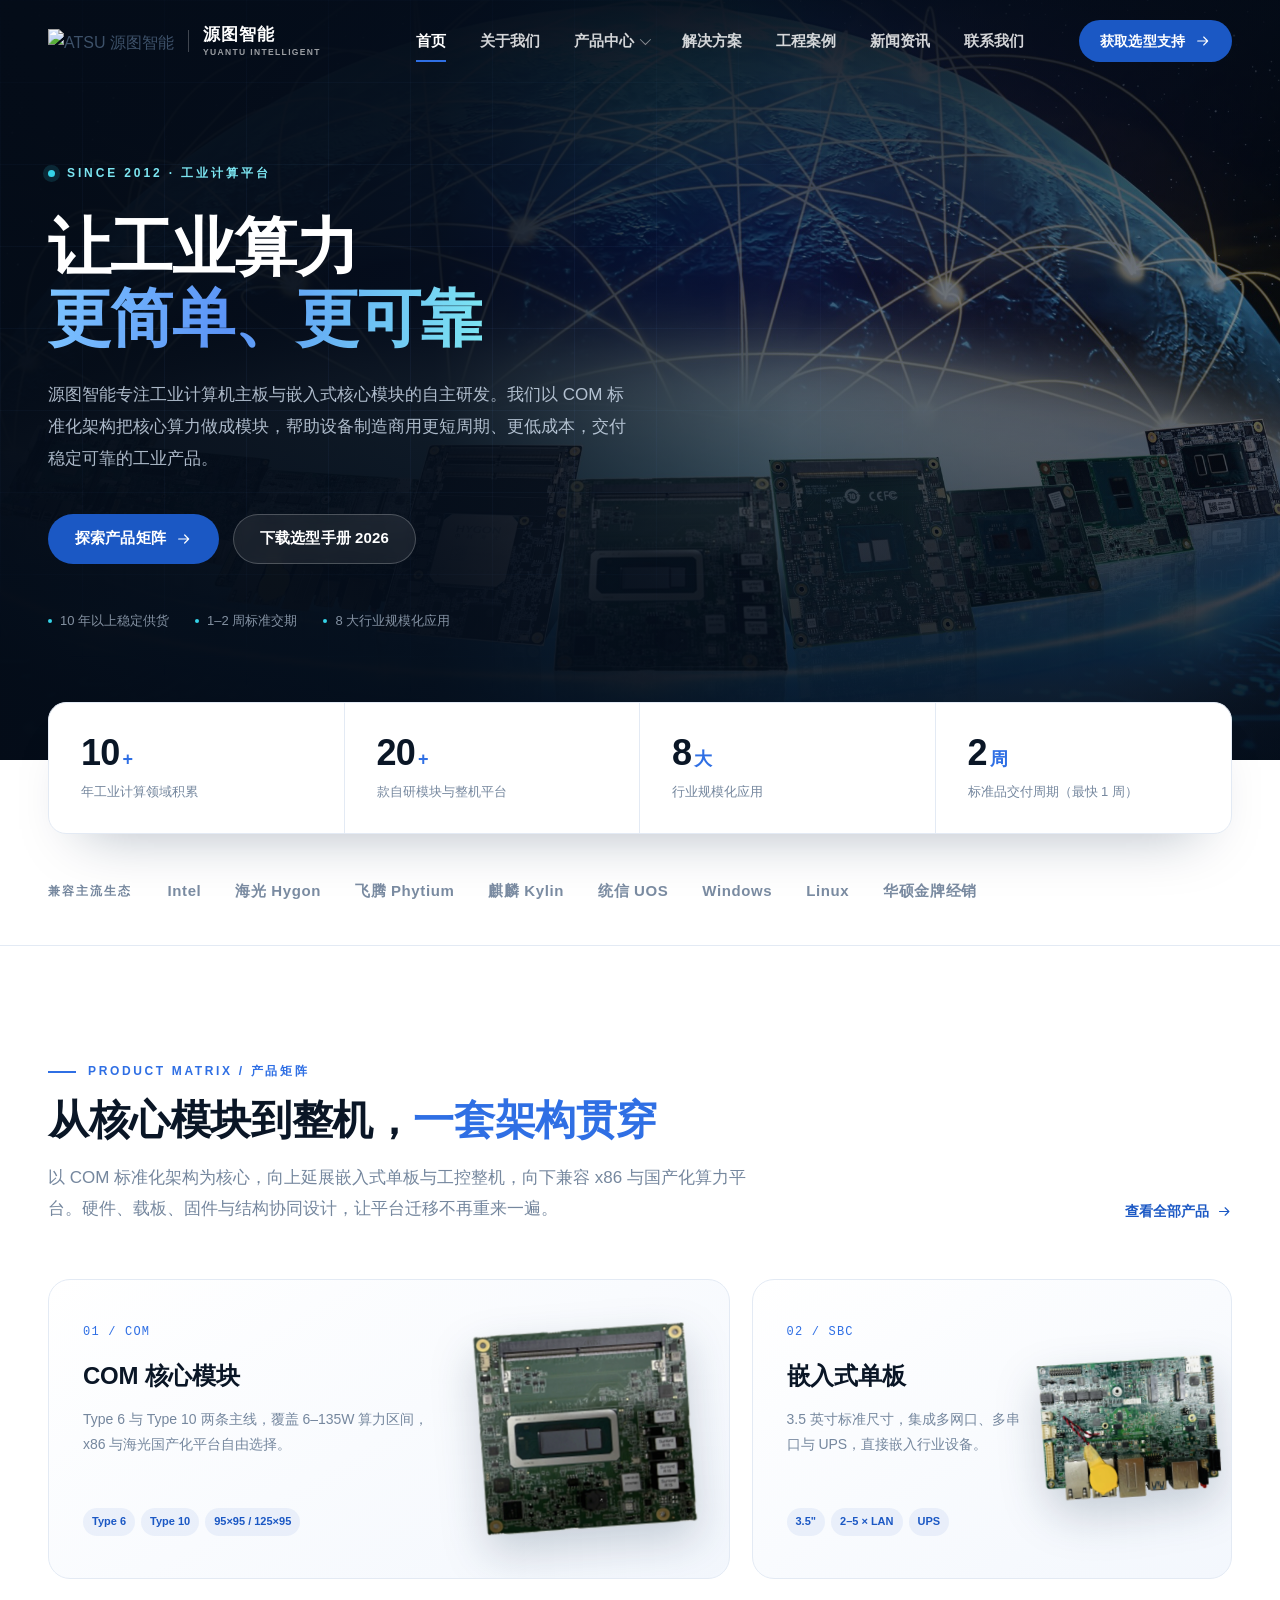
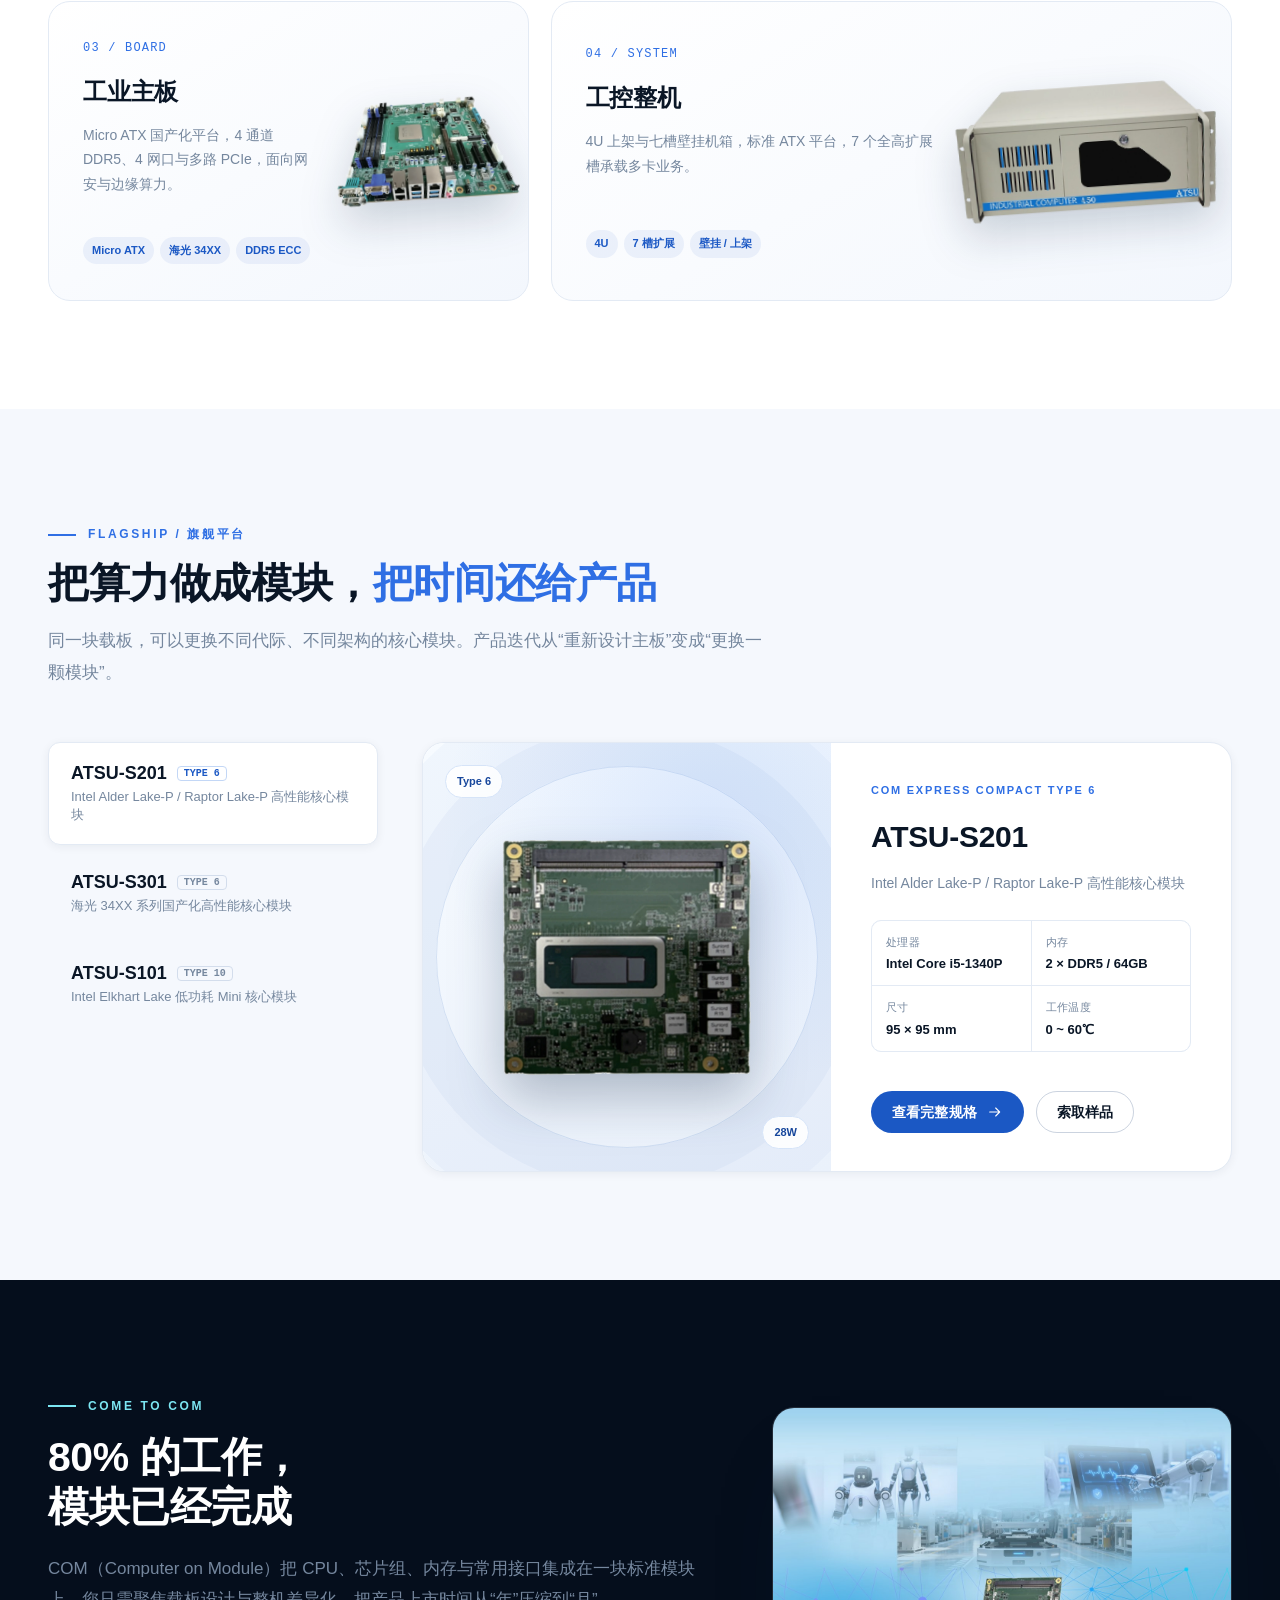
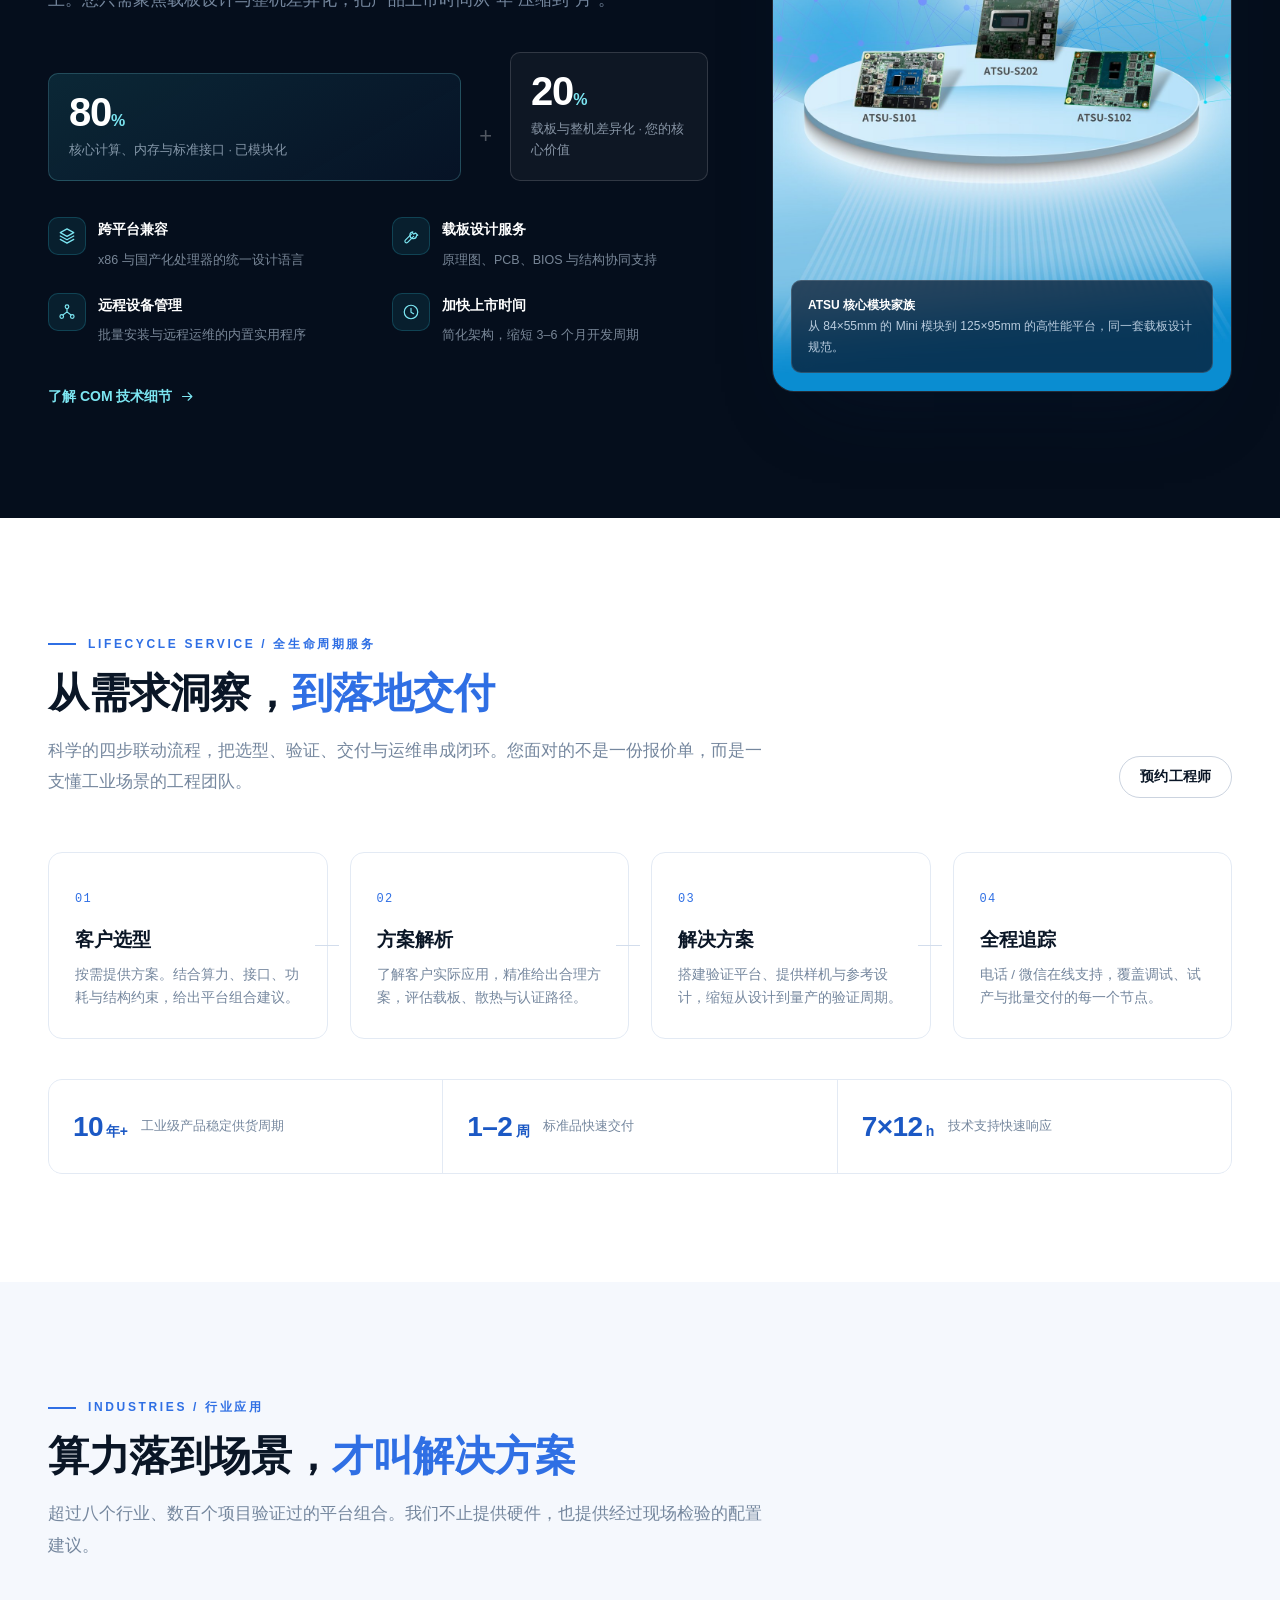
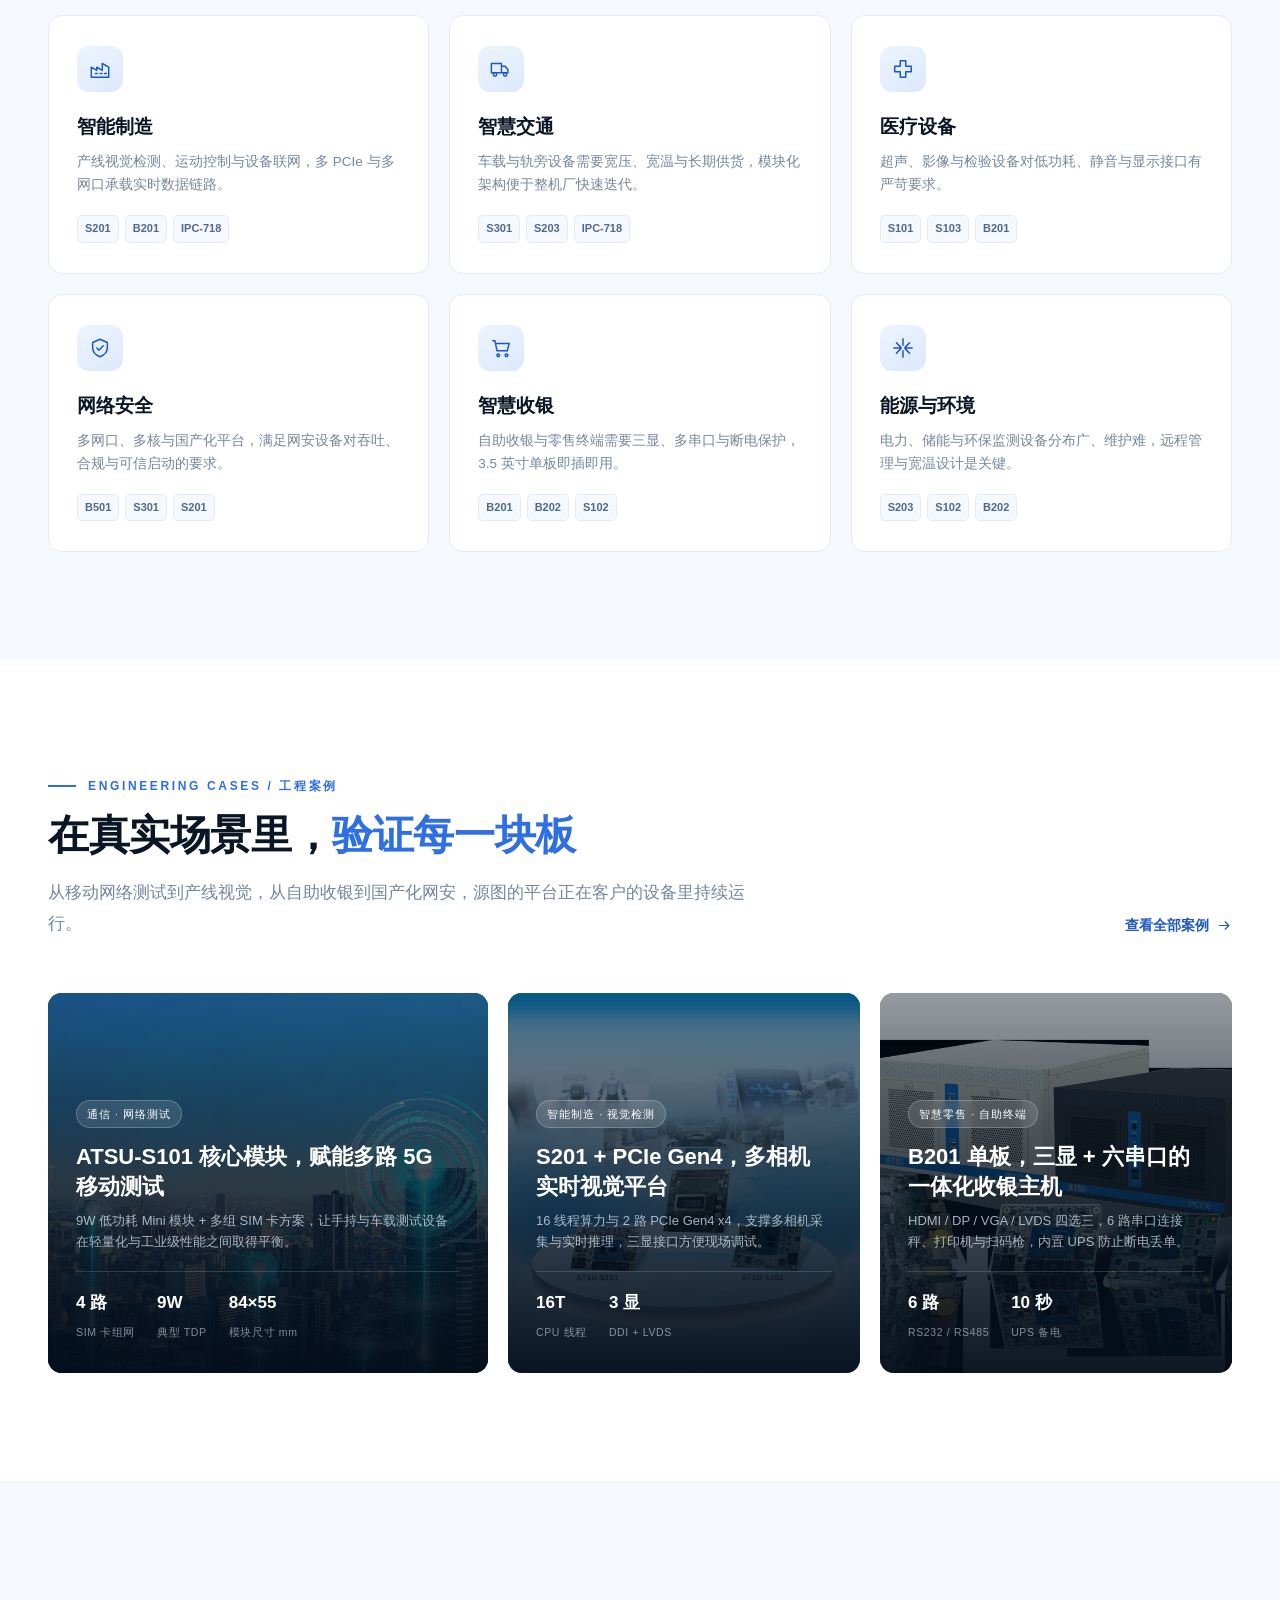
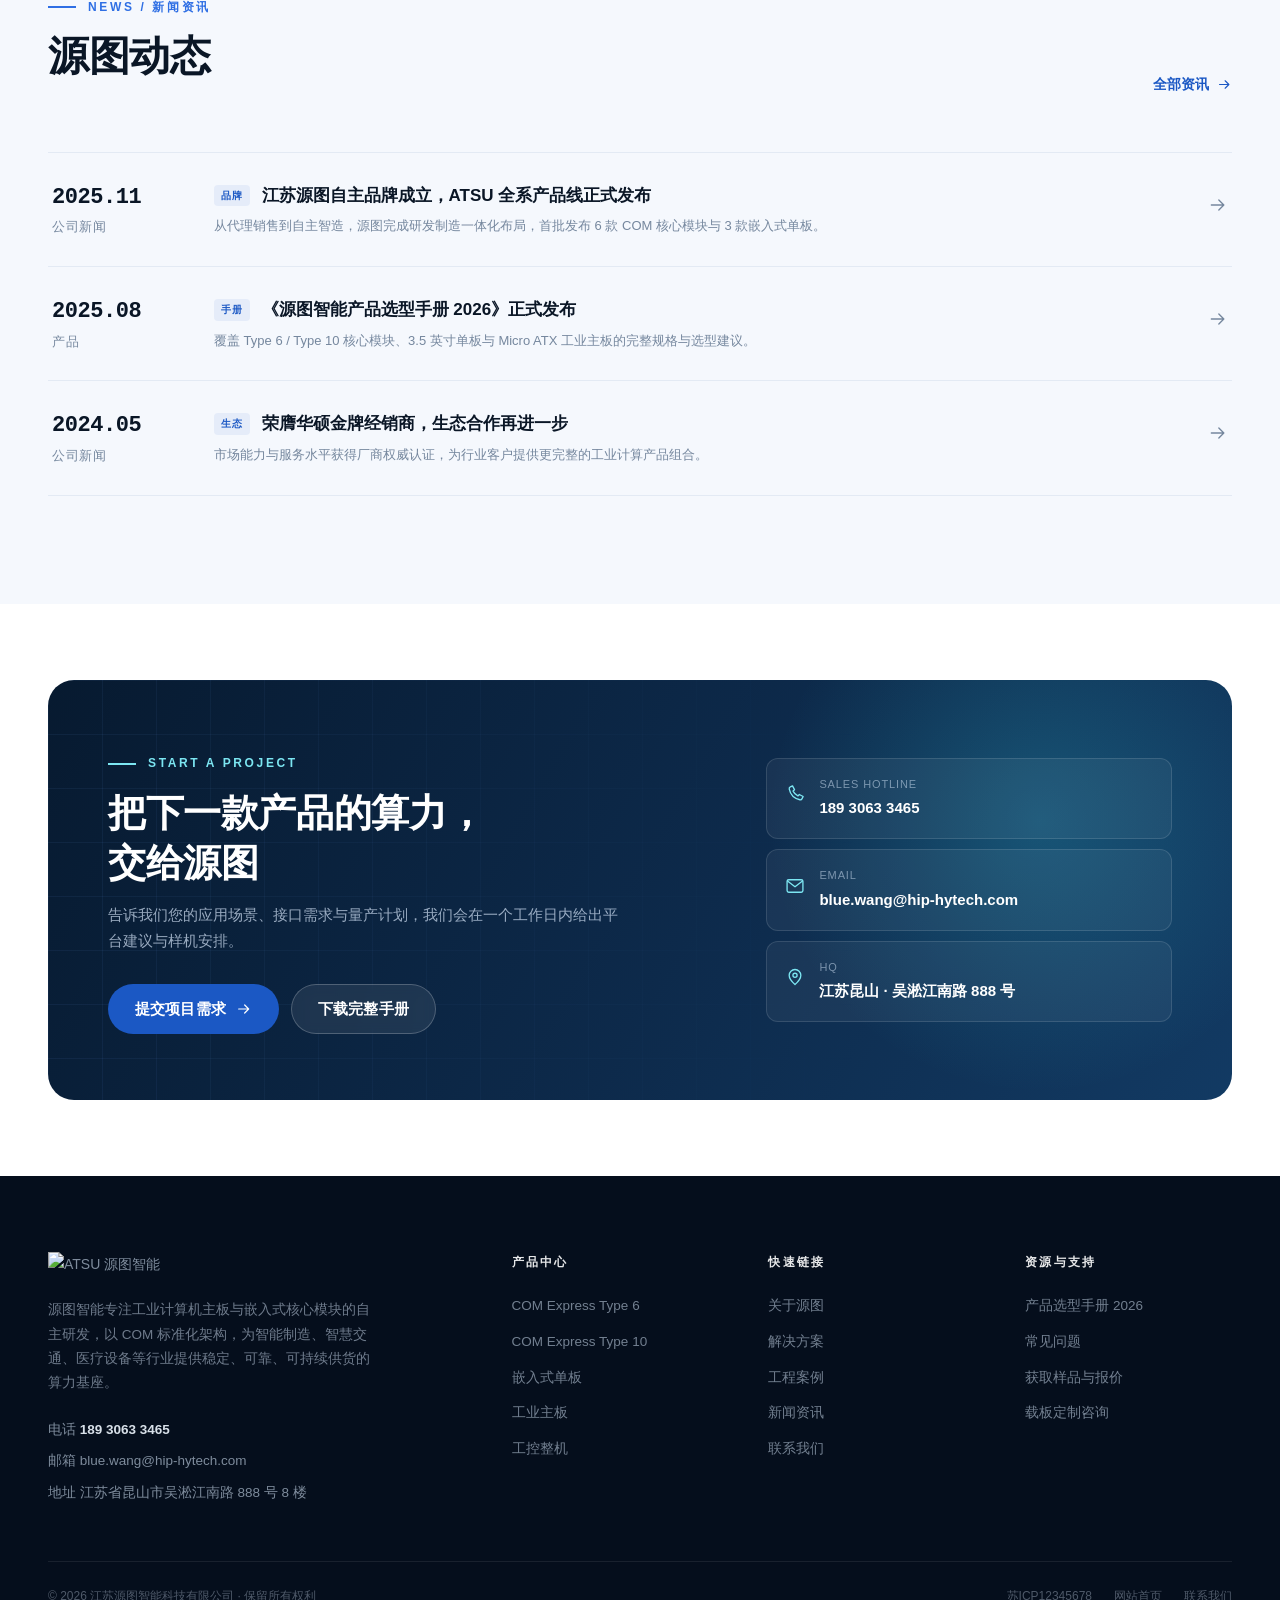
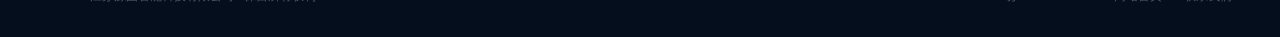
==== index.html @ 3fdcd8d5 "源图智能 ATSU 工业计算官网模板" ====
<!DOCTYPE html>
<html lang="zh-CN">
<head>
<meta charset="UTF-8">
<meta name="viewport" content="width=device-width, initial-scale=1">
<title>源图智能 ATSU — 工业计算平台 · 嵌入式主板与 COM 核心模块</title>
<meta name="description" content="源图智能（ATSU）专注工业计算机主板与嵌入式核心模块自主研发，提供 COM Express Type 6 / Type 10 核心模块、3.5 英寸单板、Micro ATX 工业主板与 4U 工控整机，服务智能制造、智慧交通、医疗设备等行业。">
<meta name="keywords" content="源图智能,ATSU,COM Express,核心模块,嵌入式主板,工业主板,工控机,国产化,海光,Type 6,Type 10">
<link rel="icon" href="assets/favicon.png" type="image/png">
<link rel="stylesheet" href="assets/css/style.css">
<!-- seo:social -->
<link rel="canonical" href="https://atsu.localhost.cc">
<meta property="og:type" content="website">
<meta property="og:site_name" content="源图智能 ATSU">
<meta property="og:title" content="源图智能 ATSU — 工业计算平台 · 嵌入式主板与 COM 核心模块">
<meta property="og:description" content="源图智能（ATSU）专注工业计算机主板与嵌入式核心模块自主研发，提供 COM Express Type 6 / Type 10 核心模块、3.5 英寸单板、Micro ATX 工业主板与 4U 工控整机，服务智能制造、智慧交通、医疗设备等行业。">
<meta property="og:url" content="https://atsu.localhost.cc">
<meta property="og:image" content="https://atsu.localhost.cc/assets/img/og-cover.jpg">
<meta name="twitter:card" content="summary_large_image">
<!-- /seo:social -->
</head>
<body data-page="home">
<div id="siteHeaderSlot"></div>

<main id="main">

  <!-- HERO -->
  <section class="hero">
    <div class="hero-bg" aria-hidden="true"></div>
    <div class="container">
      <div class="hero-copy">
        <span class="kicker"><span class="dot"></span> SINCE 2012 · 工业计算平台</span>
        <h1>让工业算力<br><span class="grad">更简单、更可靠</span></h1>
        <p>源图智能专注工业计算机主板与嵌入式核心模块的自主研发。我们以 COM 标准化架构把核心算力做成模块，帮助设备制造商用更短周期、更低成本，交付稳定可靠的工业产品。</p>
        <div class="actions">
          <a class="btn" href="products.html">探索产品矩阵<svg viewBox="0 0 24 24" fill="none" stroke="currentColor" stroke-width="1.8" stroke-linecap="round" stroke-linejoin="round" aria-hidden="true"><path d="M4 12h15M13 6l6 6-6 6"/></svg></a>
          <a class="btn on-dark" href="assets/download/yuantu-selection-2026.pdf" target="_blank" rel="noopener">下载选型手册 2026</a>
        </div>
        <div class="micro">
          <span>10 年以上稳定供货</span>
          <span>1–2 周标准交期</span>
          <span>8 大行业规模化应用</span>
        </div>
      </div>
    </div>
  </section>

  <!-- METRICS -->
  <section class="metrics">
    <div class="container">
      <div class="metrics-inner">
        <div class="metric">
          <b>10<em>+</em></b>
          <span>年工业计算领域积累</span>
        </div>
        <div class="metric">
          <b>20<em>+</em></b>
          <span>款自研模块与整机平台</span>
        </div>
        <div class="metric">
          <b>8<em>大</em></b>
          <span>行业规模化应用</span>
        </div>
        <div class="metric">
          <b>2<em>周</em></b>
          <span>标准品交付周期（最快 1 周）</span>
        </div>
      </div>
    </div>
  </section>

  <!-- ECOSYSTEM -->
  <div class="eco">
    <div class="container">
      <div class="eco-inner">
        <span class="eco-label">兼容主流生态</span>
        <div class="eco-list">
          <span>Intel</span><span>海光 Hygon</span><span>飞腾 Phytium</span><span>麒麟 Kylin</span>
          <span>统信 UOS</span><span>Windows</span><span>Linux</span><span>华硕金牌经销</span>
        </div>
      </div>
    </div>
  </div>

  <!-- PRODUCT MATRIX -->
  <section class="section">
    <div class="container">
      <div class="section-head">
        <div class="text">
          <span class="eyebrow">Product Matrix / 产品矩阵</span>
          <h2 class="display">从核心模块到整机，<span class="accent">一套架构贯穿</span></h2>
          <p class="lead">以 COM 标准化架构为核心，向上延展嵌入式单板与工控整机，向下兼容 x86 与国产化算力平台。硬件、载板、固件与结构协同设计，让平台迁移不再重来一遍。</p>
        </div>
        <div class="aside">
          <a class="link-arrow" href="products.html">查看全部产品
            <svg viewBox="0 0 24 24" fill="none" stroke="currentColor" stroke-width="1.8" stroke-linecap="round" stroke-linejoin="round" aria-hidden="true"><path d="M4 12h15M13 6l6 6-6 6"/></svg>
          </a>
        </div>
      </div>

      <div class="matrix">
        <a class="m-card reveal" href="products.html?cat=com6">
          <div class="top">
            <div class="no">01 / COM</div>
            <h3>COM 核心模块</h3>
            <p>Type 6 与 Type 10 两条主线，覆盖 6–135W 算力区间，x86 与海光国产化平台自由选择。</p>
          </div>
          <div class="foot">
            <div class="tags"><span>Type 6</span><span>Type 10</span><span>95×95 / 125×95</span></div>
          </div>
          <img src="assets/img/product-s201.webp" alt="ATSU COM Express 核心模块" loading="lazy">
        </a>

        <a class="m-card reveal" data-delay="1" href="products.html?cat=sbc">
          <div class="top">
            <div class="no">02 / SBC</div>
            <h3>嵌入式单板</h3>
            <p>3.5 英寸标准尺寸，集成多网口、多串口与 UPS，直接嵌入行业设备。</p>
          </div>
          <div class="foot">
            <div class="tags"><span>3.5"</span><span>2–5 × LAN</span><span>UPS</span></div>
          </div>
          <img src="assets/img/product-b201.webp" alt="ATSU 3.5 英寸嵌入式单板" loading="lazy">
        </a>

        <a class="m-card reveal" data-delay="2" href="products.html?cat=board">
          <div class="top">
            <div class="no">03 / BOARD</div>
            <h3>工业主板</h3>
            <p>Micro ATX 国产化平台，4 通道 DDR5、4 网口与多路 PCIe，面向网安与边缘算力。</p>
          </div>
          <div class="foot">
            <div class="tags"><span>Micro ATX</span><span>海光 34XX</span><span>DDR5 ECC</span></div>
          </div>
          <img src="assets/img/product-b501.webp" alt="ATSU Micro ATX 工业主板" loading="lazy">
        </a>

        <a class="m-card reveal" data-delay="3" href="products.html?cat=system">
          <div class="top">
            <div class="no">04 / SYSTEM</div>
            <h3>工控整机</h3>
            <p>4U 上架与七槽壁挂机箱，标准 ATX 平台，7 个全高扩展槽承载多卡业务。</p>
          </div>
          <div class="foot">
            <div class="tags"><span>4U</span><span>7 槽扩展</span><span>壁挂 / 上架</span></div>
          </div>
          <img src="assets/img/product-ipc450.webp" alt="ATSU 4U 工控机箱" loading="lazy">
        </a>
      </div>
    </div>
  </section>

  <!-- FLAGSHIP -->
  <section class="section soft">
    <div class="container">
      <div class="section-head">
        <div class="text">
          <span class="eyebrow">Flagship / 旗舰平台</span>
          <h2 class="display">把算力做成模块，<span class="accent">把时间还给产品</span></h2>
          <p class="lead">同一块载板，可以更换不同代际、不同架构的核心模块。产品迭代从“重新设计主板”变成“更换一颗模块”。</p>
        </div>
      </div>
      <div class="flagship" id="flagship"></div>
    </div>
  </section>

  <!-- COM -->
  <section class="section dark">
    <div class="container">
      <div class="com-wrap">
        <div class="com-copy">
          <span class="eyebrow on-dark">Come to COM</span>
          <h2 class="display">80% 的工作，<br>模块已经完成</h2>
          <p class="lead">COM（Computer on Module）把 CPU、芯片组、内存与常用接口集成在一块标准模块上。您只需聚焦载板设计与整机差异化，把产品上市时间从“年”压缩到“月”。</p>

          <div class="split">
            <div class="bar">
              <b>80<small>%</small></b>
              <span>核心计算、内存与标准接口 · 已模块化</span>
            </div>
            <div class="plus">+</div>
            <div class="bar thin">
              <b>20<small>%</small></b>
              <span>载板与整机差异化 · 您的核心价值</span>
            </div>
          </div>

          <div class="com-feats">
            <div class="com-feat">
              <span class="ic" data-icon="layers"></span>
              <div><b>跨平台兼容</b><span>x86 与国产化处理器的统一设计语言</span></div>
            </div>
            <div class="com-feat">
              <span class="ic" data-icon="wrench"></span>
              <div><b>载板设计服务</b><span>原理图、PCB、BIOS 与结构协同支持</span></div>
            </div>
            <div class="com-feat">
              <span class="ic" data-icon="network"></span>
              <div><b>远程设备管理</b><span>批量安装与远程运维的内置实用程序</span></div>
            </div>
            <div class="com-feat">
              <span class="ic" data-icon="clock"></span>
              <div><b>加快上市时间</b><span>简化架构，缩短 3–6 个月开发周期</span></div>
            </div>
          </div>

          <div style="margin-top:34px">
            <a class="link-arrow on-dark" href="solutions.html#com">了解 COM 技术细节
              <svg viewBox="0 0 24 24" fill="none" stroke="currentColor" stroke-width="1.8" stroke-linecap="round" stroke-linejoin="round" aria-hidden="true"><path d="M4 12h15M13 6l6 6-6 6"/></svg>
            </a>
          </div>
        </div>

        <figure class="com-figure reveal">
          <img src="assets/img/com-podium.jpg" alt="ATSU-S101、S202、S102 核心模块" loading="lazy">
          <figcaption class="cap"><b>ATSU 核心模块家族</b><br>从 84×55mm 的 Mini 模块到 125×95mm 的高性能平台，同一套载板设计规范。</figcaption>
        </figure>
      </div>
    </div>
  </section>

  <!-- SERVICE -->
  <section class="section">
    <div class="container">
      <div class="section-head">
        <div class="text">
          <span class="eyebrow">Lifecycle Service / 全生命周期服务</span>
          <h2 class="display">从需求洞察，<span class="accent">到落地交付</span></h2>
          <p class="lead">科学的四步联动流程，把选型、验证、交付与运维串成闭环。您面对的不是一份报价单，而是一支懂工业场景的工程团队。</p>
        </div>
        <div class="aside"><a class="btn ghost small" href="contact.html">预约工程师</a></div>
      </div>

      <div class="steps">
        <article class="step reveal">
          <h3>客户选型</h3>
          <p>按需提供方案。结合算力、接口、功耗与结构约束，给出平台组合建议。</p>
          <span class="line"></span>
        </article>
        <article class="step reveal" data-delay="1">
          <h3>方案解析</h3>
          <p>了解客户实际应用，精准给出合理方案，评估载板、散热与认证路径。</p>
          <span class="line"></span>
        </article>
        <article class="step reveal" data-delay="2">
          <h3>解决方案</h3>
          <p>搭建验证平台、提供样机与参考设计，缩短从设计到量产的验证周期。</p>
          <span class="line"></span>
        </article>
        <article class="step reveal" data-delay="3">
          <h3>全程追踪</h3>
          <p>电话 / 微信在线支持，覆盖调试、试产与批量交付的每一个节点。</p>
        </article>
      </div>

      <div class="service-band">
        <div><span class="big">10<small style="font-size:14px"> 年+</small></span><span>工业级产品稳定供货周期</span></div>
        <div><span class="big">1–2<small style="font-size:14px"> 周</small></span><span>标准品快速交付</span></div>
        <div><span class="big">7×12<small style="font-size:14px"> h</small></span><span>技术支持快速响应</span></div>
      </div>
    </div>
  </section>

  <!-- INDUSTRIES -->
  <section class="section soft">
    <div class="container">
      <div class="section-head">
        <div class="text">
          <span class="eyebrow">Industries / 行业应用</span>
          <h2 class="display">算力落到场景，<span class="accent">才叫解决方案</span></h2>
          <p class="lead">超过八个行业、数百个项目验证过的平台组合。我们不止提供硬件，也提供经过现场检验的配置建议。</p>
        </div>
      </div>

      <div class="industries">
        <article class="ind reveal">
          <div class="ic" data-icon="factory"></div>
          <h3>智能制造</h3>
          <p>产线视觉检测、运动控制与设备联网，多 PCIe 与多网口承载实时数据链路。</p>
          <div class="plats"><span>S201</span><span>B201</span><span>IPC-718</span></div>
        </article>
        <article class="ind reveal" data-delay="1">
          <div class="ic" data-icon="truck"></div>
          <h3>智慧交通</h3>
          <p>车载与轨旁设备需要宽压、宽温与长期供货，模块化架构便于整机厂快速迭代。</p>
          <div class="plats"><span>S301</span><span>S203</span><span>IPC-718</span></div>
        </article>
        <article class="ind reveal" data-delay="2">
          <div class="ic" data-icon="medical"></div>
          <h3>医疗设备</h3>
          <p>超声、影像与检验设备对低功耗、静音与显示接口有严苛要求。</p>
          <div class="plats"><span>S101</span><span>S103</span><span>B201</span></div>
        </article>
        <article class="ind reveal">
          <div class="ic" data-icon="shield"></div>
          <h3>网络安全</h3>
          <p>多网口、多核与国产化平台，满足网安设备对吞吐、合规与可信启动的要求。</p>
          <div class="plats"><span>B501</span><span>S301</span><span>S201</span></div>
        </article>
        <article class="ind reveal" data-delay="1">
          <div class="ic" data-icon="cart"></div>
          <h3>智慧收银</h3>
          <p>自助收银与零售终端需要三显、多串口与断电保护，3.5 英寸单板即插即用。</p>
          <div class="plats"><span>B201</span><span>B202</span><span>S102</span></div>
        </article>
        <article class="ind reveal" data-delay="2">
          <div class="ic" data-icon="energy"></div>
          <h3>能源与环境</h3>
          <p>电力、储能与环保监测设备分布广、维护难，远程管理与宽温设计是关键。</p>
          <div class="plats"><span>S203</span><span>S102</span><span>B202</span></div>
        </article>
      </div>
    </div>
  </section>

  <!-- CASES -->
  <section class="section">
    <div class="container">
      <div class="section-head">
        <div class="text">
          <span class="eyebrow">Engineering Cases / 工程案例</span>
          <h2 class="display">在真实场景里，<span class="accent">验证每一块板</span></h2>
          <p class="lead">从移动网络测试到产线视觉，从自助收银到国产化网安，源图的平台正在客户的设备里持续运行。</p>
        </div>
        <div class="aside"><a class="link-arrow" href="cases.html">查看全部案例
          <svg viewBox="0 0 24 24" fill="none" stroke="currentColor" stroke-width="1.8" stroke-linecap="round" stroke-linejoin="round" aria-hidden="true"><path d="M4 12h15M13 6l6 6-6 6"/></svg>
        </a></div>
      </div>

      <div class="cases">
        <article class="case reveal">
          <img src="assets/img/case-network.jpg" alt="移动网络测试场景" loading="lazy">
          <div class="body">
            <span class="tag">通信 · 网络测试</span>
            <h3>ATSU-S101 核心模块，赋能多路 5G 移动测试</h3>
            <p>9W 低功耗 Mini 模块 + 多组 SIM 卡方案，让手持与车载测试设备在轻量化与工业级性能之间取得平衡。</p>
            <div class="metrics-row">
              <div><b>4 路</b><span>SIM 卡组网</span></div>
              <div><b>9W</b><span>典型 TDP</span></div>
              <div><b>84×55</b><span>模块尺寸 mm</span></div>
            </div>
          </div>
        </article>

        <article class="case reveal" data-delay="1">
          <img src="assets/img/case-manufacturing.jpg" alt="智能制造产线" loading="lazy">
          <div class="body">
            <span class="tag">智能制造 · 视觉检测</span>
            <h3>S201 + PCIe Gen4，多相机实时视觉平台</h3>
            <p>16 线程算力与 2 路 PCIe Gen4 x4，支撑多相机采集与实时推理，三显接口方便现场调试。</p>
            <div class="metrics-row">
              <div><b>16T</b><span>CPU 线程</span></div>
              <div><b>3 显</b><span>DDI + LVDS</span></div>
            </div>
          </div>
        </article>

        <article class="case reveal" data-delay="2">
          <img src="assets/img/case-lineup.jpg" alt="ATSU 工控整机产品" loading="lazy">
          <div class="body">
            <span class="tag">智慧零售 · 自助终端</span>
            <h3>B201 单板，三显 + 六串口的一体化收银主机</h3>
            <p>HDMI / DP / VGA / LVDS 四选三，6 路串口连接秤、打印机与扫码枪，内置 UPS 防止断电丢单。</p>
            <div class="metrics-row">
              <div><b>6 路</b><span>RS232 / RS485</span></div>
              <div><b>10 秒</b><span>UPS 备电</span></div>
            </div>
          </div>
        </article>
      </div>
    </div>
  </section>

  <!-- NEWS -->
  <section class="section soft">
    <div class="container">
      <div class="section-head">
        <div class="text">
          <span class="eyebrow">News / 新闻资讯</span>
          <h2 class="display">源图动态</h2>
        </div>
        <div class="aside"><a class="link-arrow" href="news.html">全部资讯
          <svg viewBox="0 0 24 24" fill="none" stroke="currentColor" stroke-width="1.8" stroke-linecap="round" stroke-linejoin="round" aria-hidden="true"><path d="M4 12h15M13 6l6 6-6 6"/></svg>
        </a></div>
      </div>

      <div class="news-list">
        <a class="news-row reveal" href="news.html">
          <div class="date"><b>2025.11</b>公司新闻</div>
          <div><h3><span class="pill">品牌</span>江苏源图自主品牌成立，ATSU 全系产品线正式发布</h3>
            <p>从代理销售到自主智造，源图完成研发制造一体化布局，首批发布 6 款 COM 核心模块与 3 款嵌入式单板。</p></div>
          <div class="arrow" data-icon="arrow"></div>
        </a>
        <a class="news-row reveal" data-delay="1" href="news.html">
          <div class="date"><b>2025.08</b>产品</div>
          <div><h3><span class="pill">手册</span>《源图智能产品选型手册 2026》正式发布</h3>
            <p>覆盖 Type 6 / Type 10 核心模块、3.5 英寸单板与 Micro ATX 工业主板的完整规格与选型建议。</p></div>
          <div class="arrow" data-icon="arrow"></div>
        </a>
        <a class="news-row reveal" data-delay="2" href="news.html">
          <div class="date"><b>2024.05</b>公司新闻</div>
          <div><h3><span class="pill">生态</span>荣膺华硕金牌经销商，生态合作再进一步</h3>
            <p>市场能力与服务水平获得厂商权威认证，为行业客户提供更完整的工业计算产品组合。</p></div>
          <div class="arrow" data-icon="arrow"></div>
        </a>
      </div>
    </div>
  </section>

  <!-- CTA -->
  <section class="section tight">
    <div class="container">
      <div class="cta reveal">
        <div class="cta-grid">
          <div>
            <span class="eyebrow on-dark">Start a project</span>
            <h2>把下一款产品的算力，<br>交给源图</h2>
            <p>告诉我们您的应用场景、接口需求与量产计划，我们会在一个工作日内给出平台建议与样机安排。</p>
            <div class="actions">
              <a class="btn" href="contact.html">提交项目需求
                <svg viewBox="0 0 24 24" fill="none" stroke="currentColor" stroke-width="1.8" stroke-linecap="round" stroke-linejoin="round" aria-hidden="true"><path d="M4 12h15M13 6l6 6-6 6"/></svg>
              </a>
              <a class="btn on-dark" href="assets/download/yuantu-selection-2026.pdf" target="_blank" rel="noopener">下载完整手册</a>
            </div>
          </div>
          <div class="cta-side">
            <a href="tel:18930633465">
              <span class="ic" data-icon="phone"></span>
              <span><small>SALES HOTLINE</small><b>189 3063 3465</b></span>
            </a>
            <a href="mailto:blue.wang@hip-hytech.com">
              <span class="ic" data-icon="mail"></span>
              <span><small>EMAIL</small><b>blue.wang@hip-hytech.com</b></span>
            </a>
            <a href="contact.html">
              <span class="ic" data-icon="pin"></span>
              <span><small>HQ</small><b>江苏昆山 · 吴淞江南路 888 号</b></span>
            </a>
          </div>
        </div>
      </div>
    </div>
  </section>

</main>

<div id="siteFooterSlot"></div>
<script src="assets/js/products.js"></script>
<script src="assets/js/app.js"></script>
</body>
</html>
---- assets/css/style.css ----
﻿/* ==========================================================================
   源图智能 ATSU — 工业计算平台
   Design system + layout
   ========================================================================== */

:root {
  --navy-900: #050e1c;
  --navy-800: #081729;
  --navy-700: #0d2138;
  --navy-600: #14304f;
  --blue-700: #17479c;
  --blue-600: #1b58c4;
  --blue-500: #2f6fe4;
  --blue-400: #5b93f6;
  --cyan-400: #35d3e8;
  --cyan-300: #7ce6f2;
  --ink: #0a1626;
  --text: #3d5169;
  --muted: #75879e;
  --line: #e3eaf4;
  --line-strong: #d3ddec;
  --bg: #f5f8fd;
  --bg-soft: #eef3fa;
  --white: #fff;
  --radius-sm: 8px;
  --radius: 14px;
  --radius-lg: 22px;
  --shadow-sm: 0 2px 10px rgba(11, 30, 56, 0.06);
  --shadow: 0 18px 50px -22px rgba(10, 32, 64, 0.28);
  --shadow-lg: 0 40px 80px -40px rgba(6, 24, 48, 0.45);
  --container: 1240px;
  --ease: cubic-bezier(0.22, 1, 0.36, 1);
  --font: "Segoe UI", "Microsoft YaHei", "PingFang SC", "Hiragino Sans GB",
    "Noto Sans SC", "Source Han Sans SC", Arial, sans-serif;
  --mono: "SFMono-Regular", "Cascadia Code", Consolas, "Liberation Mono", monospace;
}

* { box-sizing: border-box; }

html { scroll-behavior: smooth; -webkit-text-size-adjust: 100%; }

body {
  margin: 0;
  font-family: var(--font);
  font-size: 16px;
  line-height: 1.75;
  color: var(--text);
  background: var(--white);
  -webkit-font-smoothing: antialiased;
  text-rendering: optimizeLegibility;
  overflow-x: hidden;
}

body.nav-open { overflow: hidden; }

h1, h2, h3, h4, h5, p, figure, ul, ol { margin: 0; }
ul, ol { padding: 0; list-style: none; }
img { max-width: 100%; display: block; }
a { color: inherit; text-decoration: none; }
button { font-family: inherit; }

::selection { background: rgba(47, 111, 228, 0.18); }

:focus-visible {
  outline: 2px solid var(--blue-500);
  outline-offset: 3px;
}

.container {
  width: 100%;
  max-width: var(--container);
  margin: 0 auto;
  padding: 0 28px;
}

.skip-link {
  position: fixed;
  left: 16px;
  top: -80px;
  z-index: 200;
  padding: 10px 16px;
  background: var(--navy-900);
  color: #fff;
  border-radius: 6px;
  transition: top 0.2s;
}
.skip-link:focus { top: 16px; }

/* ---------- typography helpers ---------- */
.eyebrow {
  display: inline-flex;
  align-items: center;
  gap: 12px;
  font-size: 12px;
  font-weight: 700;
  letter-spacing: 0.22em;
  text-transform: uppercase;
  color: var(--blue-500);
}
.eyebrow::before {
  content: "";
  width: 28px;
  height: 2px;
  background: currentColor;
  display: inline-block;
}
.eyebrow.center::after {
  content: "";
  width: 28px;
  height: 2px;
  background: currentColor;
}
.eyebrow.on-dark { color: var(--cyan-300); }

.display {
  font-size: clamp(30px, 3.2vw, 44px);
  line-height: 1.22;
  font-weight: 700;
  letter-spacing: -0.01em;
  color: var(--ink);
}
.display .accent { color: var(--blue-500); }
.lead {
  font-size: 17px;
  line-height: 1.85;
  color: var(--muted);
  max-width: 720px;
}
.on-dark .display { color: #fff; }
.on-dark .lead { color: rgba(226, 238, 252, 0.68); }

.section { padding: 108px 0; position: relative; }
.section.tight { padding: 76px 0; }
.section.soft { background: var(--bg); }
.section.dark {
  background: var(--navy-900);
  color: rgba(226, 238, 252, 0.72);
}
.section.dark .display { color: #fff; }
.section-head {
  display: flex;
  align-items: flex-end;
  justify-content: space-between;
  gap: 48px;
  margin-bottom: 54px;
}
.section-head .text { max-width: 760px; }
.section-head .display { margin: 14px 0 16px; }
.section-head .aside { flex: none; }

.section-head.center {
  flex-direction: column;
  align-items: center;
  text-align: center;
  gap: 18px;
}
.section-head.center .lead { margin: 0 auto; }

/* ---------- buttons ---------- */
.btn {
  --btn-bg: var(--blue-600);
  --btn-fg: #fff;
  display: inline-flex;
  align-items: center;
  justify-content: center;
  gap: 10px;
  height: 50px;
  padding: 0 26px;
  border: 1px solid transparent;
  border-radius: 999px;
  background: var(--btn-bg);
  color: var(--btn-fg);
  font-size: 15px;
  font-weight: 600;
  letter-spacing: 0.01em;
  cursor: pointer;
  transition: transform 0.25s var(--ease), box-shadow 0.25s var(--ease),
    background 0.25s var(--ease), border-color 0.25s;
  white-space: nowrap;
}
.btn:hover { transform: translateY(-2px); box-shadow: 0 14px 28px -14px rgba(27, 88, 196, 0.7); }
.btn:active { transform: translateY(0); }
.btn svg { width: 16px; height: 16px; }
.btn.ghost {
  background: transparent;
  border-color: rgba(19, 58, 110, 0.22);
  color: var(--ink);
}
.btn.ghost:hover { border-color: var(--blue-500); color: var(--blue-600); box-shadow: none; }
.btn.on-dark {
  background: rgba(255, 255, 255, 0.08);
  border-color: rgba(255, 255, 255, 0.22);
  color: #fff;
  backdrop-filter: blur(6px);
}
.btn.on-dark:hover { background: rgba(255, 255, 255, 0.16); box-shadow: none; }
.btn.small { height: 42px; padding: 0 20px; font-size: 14px; }
.btn.block { width: 100%; }

.link-arrow {
  display: inline-flex;
  align-items: center;
  gap: 8px;
  font-size: 14px;
  font-weight: 700;
  color: var(--blue-600);
}
.link-arrow svg { width: 15px; height: 15px; transition: transform 0.25s var(--ease); }
.link-arrow:hover svg { transform: translateX(4px); }
.link-arrow.on-dark { color: var(--cyan-300); }

/* ---------- header ---------- */
.site-header {
  position: fixed;
  inset: 0 0 auto 0;
  z-index: 100;
  height: 82px;
  display: flex;
  align-items: center;
  transition: background 0.35s var(--ease), box-shadow 0.35s, height 0.35s;
}
.site-header .container {
  display: flex;
  align-items: center;
  gap: 40px;
}
.site-header.solid,
.site-header.scrolled {
  background: rgba(255, 255, 255, 0.92);
  backdrop-filter: saturate(140%) blur(14px);
  box-shadow: 0 1px 0 rgba(12, 34, 64, 0.08);
  height: 72px;
}
.brand {
  display: flex;
  align-items: center;
  gap: 14px;
  flex: none;
}
.brand img { height: 24px; width: auto; }
.brand .logo-dark { display: none; }
.site-header.solid .brand .logo-light { display: none; }
.site-header.solid .brand .logo-dark { display: block; }
.brand .divider { width: 1px; height: 22px; background: rgba(19, 45, 80, 0.18); }
.brand .name {
  font-size: 17px;
  font-weight: 700;
  letter-spacing: 0.06em;
  color: var(--ink);
  line-height: 1.2;
}
.brand .name small {
  display: block;
  font-size: 8.5px;
  letter-spacing: 0.16em;
  color: var(--muted);
  font-weight: 600;
  text-transform: uppercase;
  margin-top: 2px;
}
.on-transparent .brand .name,
.on-transparent .brand .name small { color: #fff; }
.on-transparent .brand .name small { color: rgba(255, 255, 255, 0.6); }
.on-transparent .brand .divider { background: rgba(255, 255, 255, 0.24); }

.nav { display: flex; align-items: center; gap: 4px; margin-left: auto; }
.nav > li { position: relative; }
.nav > li > a {
  display: flex;
  align-items: center;
  gap: 6px;
  padding: 12px 15px;
  font-size: 15px;
  font-weight: 600;
  color: #20334d;
  border-radius: 8px;
  transition: color 0.2s;
}
.on-transparent .nav > li > a { color: rgba(255, 255, 255, 0.82); }
.nav > li > a:hover,
.nav > li.active > a { color: var(--blue-600); }
.on-transparent .nav > li > a:hover,
.on-transparent .nav > li.active > a { color: #fff; }
.nav > li > a .caret {
  width: 8px; height: 8px;
  border-right: 1.5px solid currentColor;
  border-bottom: 1.5px solid currentColor;
  transform: rotate(45deg) translateY(-2px);
  opacity: 0.6;
}
.nav > li > a::after {
  content: "";
  position: absolute;
  left: 15px; right: 15px; bottom: 4px;
  height: 2px;
  background: var(--blue-500);
  transform: scaleX(0);
  transform-origin: left;
  transition: transform 0.28s var(--ease);
}
.nav > li.active > a::after,
.nav > li > a:hover::after { transform: scaleX(1); }

.mega {
  position: absolute;
  top: calc(100% + 10px);
  left: 50%;
  transform: translate(-50%, 8px);
  width: 540px;
  padding: 18px;
  background: #fff;
  border: 1px solid var(--line);
  border-radius: 16px;
  box-shadow: var(--shadow);
  opacity: 0;
  visibility: hidden;
  pointer-events: none;
  transition: opacity 0.22s, transform 0.28s var(--ease), visibility 0.22s;
  display: grid;
  grid-template-columns: 1fr 1fr;
  gap: 6px;
}
.nav > li:hover .mega,
.nav > li:focus-within .mega {
  opacity: 1; visibility: visible; pointer-events: auto;
  transform: translate(-50%, 0);
}
.mega a {
  display: flex;
  gap: 12px;
  padding: 12px;
  border-radius: 10px;
  transition: background 0.2s;
}
.mega a:hover { background: var(--bg); }
.mega .ic {
  flex: none;
  width: 38px; height: 38px;
  display: grid; place-items: center;
  border-radius: 9px;
  background: linear-gradient(145deg, #eef4ff, #dbe8fb);
  color: var(--blue-600);
}
.mega .ic svg { width: 19px; height: 19px; }
.mega > a > span:last-child { display: block; }
.mega b { display: block; font-size: 14px; color: var(--ink); }
.mega span span { display: block; font-size: 12px; color: var(--muted); line-height: 1.5; }

.header-cta { flex: none; }
.header-cta .btn { height: 42px; padding: 0 20px; font-size: 14px; }

.menu-toggle {
  display: none;
  width: 44px; height: 44px;
  border: 1px solid rgba(19, 45, 80, 0.16);
  border-radius: 10px;
  background: transparent;
  cursor: pointer;
  position: relative;
}
.on-transparent .menu-toggle { border-color: rgba(255, 255, 255, 0.3); }
.menu-toggle i {
  position: absolute;
  left: 12px; right: 12px;
  height: 1.6px;
  background: var(--ink);
  transition: 0.28s var(--ease);
}
.on-transparent .menu-toggle i { background: #fff; }
.menu-toggle i:nth-child(1) { top: 16px; }
.menu-toggle i:nth-child(2) { top: 22px; }
.menu-toggle i:nth-child(3) { top: 28px; }
body.nav-open .menu-toggle i { background: var(--ink); }
body.nav-open .menu-toggle i:nth-child(1) { top: 22px; transform: rotate(45deg); }
body.nav-open .menu-toggle i:nth-child(2) { opacity: 0; }
body.nav-open .menu-toggle i:nth-child(3) { top: 22px; transform: rotate(-45deg); }

/* mobile drawer */
.drawer {
  position: fixed;
  inset: 0;
  z-index: 95;
  background: #fff;
  padding: 104px 28px 40px;
  overflow-y: auto;
  transform: translateY(-8px);
  opacity: 0;
  visibility: hidden;
  transition: opacity 0.25s, transform 0.3s var(--ease), visibility 0.25s;
}
body.nav-open .drawer { opacity: 1; visibility: visible; transform: none; }
.drawer .group { border-bottom: 1px solid var(--line); }
.drawer .group > a {
  display: flex;
  justify-content: space-between;
  align-items: center;
  padding: 18px 2px;
  font-size: 18px;
  font-weight: 700;
  color: var(--ink);
}
.drawer .sub { padding: 0 0 14px 2px; display: grid; gap: 2px; }
.drawer .sub a { padding: 8px 0; font-size: 15px; color: var(--text); }
.drawer .sub a:hover { color: var(--blue-600); }
.drawer .drawer-foot { margin-top: 26px; display: grid; gap: 12px; }
.drawer .contact-line { font-size: 14px; color: var(--muted); }
.drawer .contact-line b { color: var(--ink); }

/* ---------- hero ---------- */
.hero {
  position: relative;
  min-height: 760px;
  display: flex;
  align-items: center;
  padding: 150px 0 120px;
  background: var(--navy-900);
  color: #fff;
  overflow: hidden;
  isolation: isolate;
}
.hero-bg {
  position: absolute;
  inset: 0;
  z-index: -3;
  background-image: url("../img/hero-bg.jpg");
  background-size: cover;
  background-position: 62% 44%;
  transform: scale(1.04);
  animation: heroDrift 26s ease-in-out infinite alternate;
  opacity: 0.9;
}
@keyframes heroDrift {
  from { transform: scale(1.03) translate3d(0, 0, 0); }
  to { transform: scale(1.1) translate3d(-1.4%, -1.2%, 0); }
}
.hero::before {
  content: "";
  position: absolute;
  inset: 0;
  z-index: -2;
  background:
    linear-gradient(90deg, rgba(4, 12, 24, 0.97) 0%, rgba(4, 13, 26, 0.9) 34%, rgba(5, 16, 32, 0.45) 62%, rgba(4, 12, 24, 0.35) 100%),
    linear-gradient(180deg, rgba(4, 11, 22, 0.9) 0%, rgba(4, 12, 24, 0.15) 40%, rgba(4, 12, 24, 0.9) 100%);
}
.hero::after {
  content: "";
  position: absolute;
  inset: 0;
  z-index: -1;
  background-image:
    linear-gradient(rgba(120, 170, 255, 0.055) 1px, transparent 1px),
    linear-gradient(90deg, rgba(120, 170, 255, 0.055) 1px, transparent 1px);
  background-size: 82px 82px;
  mask-image: radial-gradient(ellipse 80% 70% at 30% 40%, #000 20%, transparent 75%);
}
.hero .container { position: relative; }
.hero-copy { max-width: 660px; }
.hero .kicker {
  display: inline-flex;
  align-items: center;
  gap: 12px;
  font-size: 12px;
  font-weight: 700;
  letter-spacing: 0.24em;
  text-transform: uppercase;
  color: var(--cyan-300);
}
.hero .kicker .dot {
  width: 7px; height: 7px;
  border-radius: 50%;
  background: var(--cyan-400);
  box-shadow: 0 0 0 5px rgba(53, 211, 232, 0.14);
}
.hero h1 {
  margin: 26px 0 24px;
  font-size: clamp(40px, 4.9vw, 66px);
  line-height: 1.14;
  font-weight: 700;
  letter-spacing: -0.015em;
  color: #fff;
}
.hero h1 .grad {
  background: linear-gradient(100deg, #7cc4ff 0%, #5b93f6 42%, #7ce6f2 100%);
  -webkit-background-clip: text;
  background-clip: text;
  color: transparent;
}
.hero p {
  max-width: 580px;
  font-size: 17px;
  line-height: 1.9;
  color: rgba(219, 233, 250, 0.78);
}
.hero .actions {
  display: flex;
  flex-wrap: wrap;
  gap: 14px;
  margin-top: 38px;
}
.hero .micro {
  display: flex;
  flex-wrap: wrap;
  gap: 10px 26px;
  margin-top: 46px;
  font-size: 13px;
  color: rgba(210, 226, 246, 0.62);
}
.hero .micro span { display: inline-flex; align-items: center; gap: 8px; }
.hero .micro span::before {
  content: "";
  width: 4px; height: 4px;
  background: var(--cyan-400);
  border-radius: 50%;
}
.hero .scroll {
  position: absolute;
  left: 28px;
  bottom: 34px;
  display: flex;
  align-items: center;
  gap: 12px;
  font-size: 11px;
  letter-spacing: 0.2em;
  text-transform: uppercase;
  color: rgba(220, 235, 255, 0.42);
}
.hero .scroll::after {
  content: "";
  width: 54px;
  height: 1px;
  background: linear-gradient(90deg, rgba(255, 255, 255, 0.5), transparent);
}
.hero-card {
  position: absolute;
  right: 28px;
  bottom: 60px;
  width: 268px;
  padding: 20px;
  border-radius: 16px;
  border: 1px solid rgba(255, 255, 255, 0.16);
  background: rgba(9, 26, 48, 0.55);
  backdrop-filter: blur(16px);
  box-shadow: 0 30px 60px -30px rgba(0, 0, 0, 0.8);
  display: none;
}
.hero-card .tag {
  font-size: 10px;
  letter-spacing: 0.2em;
  text-transform: uppercase;
  color: var(--cyan-300);
}
.hero-card b { display: block; color: #fff; font-size: 18px; margin: 6px 0 10px; }
.hero-card dl { display: grid; grid-template-columns: 1fr 1fr; gap: 10px 8px; margin: 0; }
.hero-card dt { font-size: 10px; color: rgba(255, 255, 255, 0.45); letter-spacing: 0.08em; }
.hero-card dd { margin: 2px 0 0; font-size: 12px; color: rgba(255, 255, 255, 0.86); }

/* ---------- metric strip ---------- */
.metrics {
  position: relative;
  z-index: 3;
  margin-top: -58px;
}
.metrics-inner {
  display: grid;
  grid-template-columns: repeat(4, 1fr);
  background: #fff;
  border: 1px solid var(--line);
  border-radius: 18px;
  box-shadow: 0 30px 60px -34px rgba(9, 32, 64, 0.35);
  overflow: hidden;
}
.metric {
  padding: 30px 32px;
  border-right: 1px solid var(--line);
  position: relative;
}
.metric:last-child { border-right: 0; }
.metric b {
  display: block;
  font-size: 36px;
  font-weight: 700;
  line-height: 1.1;
  color: var(--ink);
  letter-spacing: -0.02em;
}
.metric b em {
  font-style: normal;
  font-size: 18px;
  margin-left: 3px;
  color: var(--blue-500);
}
.metric span { display: block; margin-top: 8px; font-size: 13px; color: var(--muted); }

/* ---------- ecosystem strip ---------- */
.eco {
  padding: 44px 0 0;
  border-bottom: 1px solid var(--line);
  background: #fff;
}
.eco-inner {
  display: flex;
  align-items: center;
  gap: 36px;
  padding-bottom: 40px;
  flex-wrap: wrap;
}
.eco-label {
  flex: none;
  font-size: 12px;
  letter-spacing: 0.16em;
  text-transform: uppercase;
  color: var(--muted);
  font-weight: 700;
}
.eco-list {
  display: flex;
  flex-wrap: wrap;
  gap: 10px 34px;
  align-items: center;
}
.eco-list span {
  font-size: 15px;
  font-weight: 600;
  color: #7b8ca2;
  letter-spacing: 0.04em;
  transition: color 0.25s;
}
.eco-list span:hover { color: var(--ink); }

/* ---------- product matrix ---------- */
.matrix {
  display: grid;
  grid-template-columns: repeat(12, 1fr);
  gap: 22px;
}
.m-card {
  position: relative;
  grid-column: span 6;
  min-height: 300px;
  padding: 34px 10px 34px 34px;
  border-radius: var(--radius-lg);
  border: 1px solid var(--line);
  background: linear-gradient(150deg, #ffffff 0%, #f3f7fd 100%);
  overflow: hidden;
  display: grid;
  grid-template-columns: 1fr 42%;
  align-items: center;
  gap: 14px;
  transition: transform 0.35s var(--ease), box-shadow 0.35s, border-color 0.35s;
}
.m-card:hover { transform: translateY(-5px); box-shadow: var(--shadow); border-color: #c9daf3; }
.m-card:nth-child(1), .m-card:nth-child(4) { grid-column: span 7; }
.m-card:nth-child(2), .m-card:nth-child(3) { grid-column: span 5; }
.m-card .top { position: relative; z-index: 2; grid-column: 1; grid-row: 1; }
.m-card .no {
  font-family: var(--mono);
  font-size: 12px;
  color: var(--blue-500);
  letter-spacing: 0.1em;
}
.m-card h3 {
  margin: 12px 0 10px;
  font-size: 24px;
  color: var(--ink);
  letter-spacing: -0.01em;
}
.m-card p { font-size: 14px; line-height: 1.75; color: var(--muted); }
.m-card .foot {
  position: relative;
  z-index: 2;
  grid-column: 1;
  grid-row: 2;
  display: flex;
  align-items: center;
  gap: 14px;
  margin-top: 22px;
  flex-wrap: wrap;
}
.m-card .tags { display: flex; gap: 6px; flex-wrap: wrap; }
.m-card .foot .link-arrow { margin-left: auto; }
.m-card .tags span {
  font-size: 11px;
  padding: 4px 9px;
  border-radius: 999px;
  background: rgba(27, 88, 196, 0.07);
  color: var(--blue-600);
  font-weight: 600;
}
.m-card img {
  position: relative;
  z-index: 1;
  grid-column: 2;
  grid-row: 1 / span 2;
  width: 100%;
  max-width: none;
  max-height: 250px;
  object-fit: contain;
  justify-self: end;
  filter: drop-shadow(0 18px 22px rgba(12, 34, 64, 0.2));
  transform: rotate(-4deg);
  transition: transform 0.5s var(--ease);
}
.m-card:nth-child(3) img, .m-card:nth-child(4) img { max-height: 230px; }
.m-card:hover img { transform: rotate(-1.5deg) translateY(-4px) scale(1.04); }

/* ---------- flagship tabs ---------- */
.flagship {
  display: grid;
  grid-template-columns: 330px 1fr;
  gap: 44px;
  align-items: start;
}
.f-tabs { display: grid; gap: 6px; }
.f-tab {
  text-align: left;
  padding: 20px 22px;
  border-radius: 12px;
  border: 1px solid transparent;
  background: transparent;
  cursor: pointer;
  transition: background 0.25s, border-color 0.25s, box-shadow 0.25s;
  display: grid;
  gap: 4px;
}
.f-tab:hover { background: #fff; border-color: var(--line); }
.f-tab.active {
  background: #fff;
  border-color: var(--line);
  box-shadow: var(--shadow-sm);
}
.f-tab .name {
  display: flex;
  align-items: center;
  gap: 10px;
  font-size: 18px;
  font-weight: 700;
  color: var(--ink);
}
.f-tab .name i {
  font-style: normal;
  font-family: var(--mono);
  font-size: 10px;
  color: var(--muted);
  border: 1px solid var(--line-strong);
  padding: 1px 6px;
  border-radius: 4px;
}
.f-tab.active .name i { color: var(--blue-600); border-color: #c3d7f6; }
.f-tab span { font-size: 13px; color: var(--muted); }
.f-panel {
  display: grid;
  grid-template-columns: 1.02fr 1fr;
  background: #fff;
  border: 1px solid var(--line);
  border-radius: var(--radius-lg);
  overflow: hidden;
  box-shadow: var(--shadow-sm);
  min-height: 430px;
}
.f-visual {
  position: relative;
  display: grid;
  place-items: center;
  padding: 34px;
  background:
    radial-gradient(circle at 70% 20%, rgba(90, 147, 246, 0.16), transparent 60%),
    linear-gradient(160deg, #f7fbff, #eaf1fb);
  overflow: hidden;
}
.f-visual::after {
  content: "";
  position: absolute;
  width: 380px; height: 380px;
  border: 1px solid rgba(30, 90, 180, 0.14);
  border-radius: 50%;
  box-shadow: 0 0 0 40px rgba(30, 90, 180, 0.04), 0 0 0 90px rgba(30, 90, 180, 0.03);
}
.f-visual img {
  position: relative;
  z-index: 2;
  width: 92%;
  max-height: 340px;
  object-fit: contain;
  filter: drop-shadow(0 24px 26px rgba(11, 34, 66, 0.28));
}
.f-visual .chip {
  position: absolute;
  z-index: 3;
  padding: 6px 11px;
  font-size: 11px;
  font-weight: 600;
  color: var(--blue-700);
  background: rgba(255, 255, 255, 0.86);
  border: 1px solid #d6e4f8;
  border-radius: 999px;
  backdrop-filter: blur(4px);
}
.f-visual .chip.a { top: 22px; left: 22px; }
.f-visual .chip.b { bottom: 22px; right: 22px; }
.f-info { padding: 38px 40px; display: flex; flex-direction: column; }
.f-info .cat { font-size: 11px; letter-spacing: 0.16em; text-transform: uppercase; color: var(--blue-500); font-weight: 700; }
.f-info h3 { margin: 10px 0 8px; font-size: 30px; color: var(--ink); letter-spacing: -0.01em; }
.f-info .sub { font-size: 14px; color: var(--muted); }
.f-specs {
  margin: 24px 0;
  display: grid;
  grid-template-columns: 1fr 1fr;
  gap: 1px;
  background: var(--line);
  border: 1px solid var(--line);
  border-radius: 10px;
  overflow: hidden;
}
.f-specs div { background: #fff; padding: 12px 14px; }
.f-specs dt { font-size: 10.5px; color: var(--muted); letter-spacing: 0.04em; }
.f-specs dd { margin: 3px 0 0; font-size: 13px; font-weight: 600; color: var(--ink); line-height: 1.5; }
.f-info .actions { margin-top: auto; display: flex; gap: 12px; flex-wrap: wrap; }

/* ---------- COM section ---------- */
.com-wrap {
  display: grid;
  grid-template-columns: 1fr 460px;
  gap: 64px;
  align-items: center;
}
.com-copy .display { margin: 16px 0 20px; }
.split {
  display: flex;
  align-items: flex-end;
  gap: 18px;
  margin: 36px 0;
}
.split .bar {
  flex: 1;
  border-radius: 10px;
  padding: 18px 20px;
  border: 1px solid rgba(124, 230, 242, 0.22);
  background: linear-gradient(150deg, rgba(53, 211, 232, 0.13), rgba(47, 111, 228, 0.05));
}
.split .bar b { display: block; font-size: 40px; line-height: 1; color: #fff; letter-spacing: -0.03em; }
.split .bar b small { font-size: 16px; color: var(--cyan-300); }
.split .bar span { display: block; margin-top: 8px; font-size: 12.5px; color: rgba(215, 232, 250, 0.6); }
.split .bar.thin { flex: 0.42; border-color: rgba(255, 255, 255, 0.14); background: rgba(255, 255, 255, 0.04); }
.split .plus { padding-bottom: 26px; color: rgba(255, 255, 255, 0.3); font-size: 22px; }
.com-feats {
  display: grid;
  grid-template-columns: 1fr 1fr;
  gap: 20px 28px;
  margin-top: 34px;
}
.com-feat { display: flex; gap: 12px; }
.com-feat .ic {
  flex: none;
  width: 38px; height: 38px;
  border-radius: 10px;
  display: grid; place-items: center;
  background: rgba(53, 211, 232, 0.09);
  border: 1px solid rgba(53, 211, 232, 0.2);
  color: var(--cyan-300);
}
.com-feat .ic svg { width: 18px; height: 18px; }
.com-feat b { display: block; color: #fff; font-size: 14px; margin-bottom: 3px; }
.com-feat span { font-size: 12.5px; line-height: 1.6; color: rgba(210, 228, 248, 0.56); }
.com-figure {
  position: relative;
  border-radius: var(--radius-lg);
  overflow: hidden;
  border: 1px solid rgba(255, 255, 255, 0.12);
  box-shadow: var(--shadow-lg);
}
.com-figure img { width: 100%; display: block; }
.com-figure .cap {
  position: absolute;
  left: 18px; right: 18px; bottom: 18px;
  padding: 14px 16px;
  border-radius: 10px;
  background: rgba(7, 22, 42, 0.72);
  backdrop-filter: blur(10px);
  border: 1px solid rgba(255, 255, 255, 0.14);
  font-size: 12px;
  color: rgba(228, 240, 255, 0.8);
}
.com-figure .cap b { color: #fff; }

/* ---------- service steps ---------- */
.steps {
  display: grid;
  grid-template-columns: repeat(4, 1fr);
  gap: 22px;
  counter-reset: step;
}
.step {
  position: relative;
  padding: 30px 26px 28px;
  background: #fff;
  border: 1px solid var(--line);
  border-radius: var(--radius);
  transition: transform 0.3s var(--ease), box-shadow 0.3s;
}
.step:hover { transform: translateY(-4px); box-shadow: var(--shadow); }
.step::before {
  counter-increment: step;
  content: "0" counter(step);
  font-family: var(--mono);
  font-size: 12px;
  color: var(--blue-500);
  letter-spacing: 0.1em;
}
.step h3 { margin: 12px 0 8px; font-size: 19px; color: var(--ink); }
.step p { font-size: 13.5px; line-height: 1.7; color: var(--muted); }
.step .line {
  position: absolute;
  right: -12px; top: 50%;
  width: 24px; height: 1px;
  background: var(--line-strong);
}
.step:last-child .line { display: none; }

.service-band {
  margin-top: 40px;
  display: grid;
  grid-template-columns: repeat(3, 1fr);
  gap: 1px;
  background: var(--line);
  border: 1px solid var(--line);
  border-radius: 14px;
  overflow: hidden;
}
.service-band div { background: #fff; padding: 22px 24px; display: flex; gap: 14px; align-items: center; }
.service-band .big { font-size: 28px; font-weight: 700; color: var(--blue-600); letter-spacing: -0.02em; }
.service-band span { font-size: 13px; color: var(--muted); }

/* ---------- industries ---------- */
.industries {
  display: grid;
  grid-template-columns: repeat(3, 1fr);
  gap: 20px;
}
.ind {
  padding: 30px 28px;
  border-radius: var(--radius);
  border: 1px solid var(--line);
  background: #fff;
  transition: border-color 0.3s, transform 0.3s var(--ease), box-shadow 0.3s;
  position: relative;
  overflow: hidden;
}
.ind:hover { border-color: #bcd2f2; transform: translateY(-4px); box-shadow: var(--shadow-sm); }
.ind .ic {
  width: 46px; height: 46px;
  border-radius: 12px;
  display: grid; place-items: center;
  background: linear-gradient(150deg, #edf4ff, #dce9fb);
  color: var(--blue-600);
  margin-bottom: 18px;
}
.ind .ic svg { width: 22px; height: 22px; }
.ind h3 { font-size: 19px; color: var(--ink); margin-bottom: 8px; }
.ind p { font-size: 13.5px; line-height: 1.7; color: var(--muted); min-height: 46px; }
.ind .plats { display: flex; flex-wrap: wrap; gap: 6px; margin-top: 18px; }
.ind .plats span {
  font-size: 11px;
  font-weight: 600;
  color: #4d6a8e;
  background: var(--bg);
  border: 1px solid var(--line);
  border-radius: 5px;
  padding: 3px 7px;
}
.ind::after {
  content: "";
  position: absolute;
  right: -40px; top: -40px;
  width: 120px; height: 120px;
  border-radius: 50%;
  background: radial-gradient(circle, rgba(47, 111, 228, 0.08), transparent 70%);
  opacity: 0; transition: opacity 0.35s;
}
.ind:hover::after { opacity: 1; }

/* ---------- cases ---------- */
.cases { display: grid; grid-template-columns: 1.25fr 1fr 1fr; gap: 20px; }
.case {
  position: relative;
  border-radius: var(--radius);
  overflow: hidden;
  min-height: 380px;
  display: flex;
  align-items: flex-end;
  isolation: isolate;
  color: #fff;
  background: #0b1c31;
}
.case img {
  position: absolute;
  inset: 0;
  width: 100%; height: 100%;
  object-fit: cover;
  z-index: -2;
  transition: transform 0.7s var(--ease);
}
.case::after {
  content: "";
  position: absolute;
  inset: 0;
  z-index: -1;
  background: linear-gradient(180deg, rgba(5, 16, 30, 0.42) 0%, rgba(5, 16, 30, 0.72) 46%, rgba(4, 13, 26, 0.96) 100%);
}
.case:hover img { transform: scale(1.05); }
.case .body { padding: 28px; width: 100%; }
.case .tag {
  display: inline-block;
  padding: 4px 10px;
  border-radius: 999px;
  font-size: 10.5px;
  letter-spacing: 0.1em;
  background: rgba(255, 255, 255, 0.12);
  border: 1px solid rgba(255, 255, 255, 0.22);
  backdrop-filter: blur(6px);
  margin-bottom: 14px;
}
.case h3 { font-size: 22px; line-height: 1.35; margin-bottom: 8px; color: #fff; }
.case p { font-size: 13px; color: rgba(225, 238, 252, 0.72); line-height: 1.65; }
.case .metrics-row {
  display: flex;
  gap: 22px;
  margin-top: 18px;
  padding-top: 16px;
  border-top: 1px solid rgba(255, 255, 255, 0.15);
}
.case .metrics-row b { display: block; font-size: 17px; color: #fff; }
.case .metrics-row span { font-size: 10.5px; color: rgba(225, 238, 252, 0.55); letter-spacing: 0.06em; }
.case.large { min-height: 380px; }
.case.large h3 { font-size: 26px; }

/* ---------- news ---------- */
.news-list { border-top: 1px solid var(--line); }
.news-row {
  display: grid;
  grid-template-columns: 132px 1fr auto;
  gap: 30px;
  align-items: center;
  padding: 26px 4px;
  border-bottom: 1px solid var(--line);
  transition: padding 0.3s var(--ease), background 0.3s;
}
.news-row:hover { padding-left: 14px; background: #fbfdff; }
.news-row .date { font-family: var(--mono); font-size: 13px; color: var(--muted); letter-spacing: 0.04em; }
.news-row .date b { display: block; font-size: 22px; color: var(--ink); font-weight: 600; letter-spacing: -0.02em; }
.news-row h3 { font-size: 17px; color: var(--ink); font-weight: 600; display: flex; align-items: center; gap: 12px; }
.news-row h3 .pill {
  font-size: 10px;
  letter-spacing: 0.08em;
  font-weight: 600;
  color: var(--blue-600);
  background: rgba(27, 88, 196, 0.07);
  padding: 2px 7px;
  border-radius: 4px;
}
.news-row p { margin-top: 5px; font-size: 13px; color: var(--muted); overflow: hidden; text-overflow: ellipsis; white-space: nowrap; }
.news-row .arrow { color: var(--muted); transition: transform 0.25s, color 0.25s; }
.news-row:hover .arrow { transform: translateX(5px); color: var(--blue-600); }
.news-row .arrow svg { width: 20px; height: 20px; }

/* ---------- CTA ---------- */
.cta {
  position: relative;
  overflow: hidden;
  border-radius: 26px;
  padding: 66px 60px;
  background: linear-gradient(120deg, #071a30 0%, #0d2a4b 55%, #123a63 100%);
  color: #fff;
  isolation: isolate;
}
.cta::before {
  content: "";
  position: absolute;
  right: -10%; top: -40%;
  width: 620px; height: 620px;
  border-radius: 50%;
  background: radial-gradient(circle, rgba(53, 211, 232, 0.22), transparent 62%);
  z-index: -1;
}
.cta::after {
  content: "";
  position: absolute;
  inset: 0;
  z-index: -1;
  background-image:
    linear-gradient(rgba(120, 170, 255, 0.07) 1px, transparent 1px),
    linear-gradient(90deg, rgba(120, 170, 255, 0.07) 1px, transparent 1px);
  background-size: 54px 54px;
  mask-image: linear-gradient(90deg, #000, transparent 70%);
}
.cta-grid { display: grid; grid-template-columns: 1.2fr 0.8fr; gap: 50px; align-items: center; }
.cta h2 { font-size: clamp(28px, 3vw, 40px); line-height: 1.3; margin: 14px 0 14px; letter-spacing: -0.01em; }
.cta p { color: rgba(219, 235, 253, 0.68); font-size: 15px; max-width: 520px; }
.cta .actions { display: flex; gap: 12px; flex-wrap: wrap; margin-top: 30px; }
.cta-side { display: grid; gap: 10px; }
.cta-side a {
  display: flex;
  align-items: center;
  gap: 14px;
  padding: 16px 18px;
  border-radius: 12px;
  background: rgba(255, 255, 255, 0.05);
  border: 1px solid rgba(255, 255, 255, 0.12);
  transition: background 0.25s, transform 0.25s;
}
.cta-side a:hover { background: rgba(255, 255, 255, 0.1); transform: translateX(3px); }
.cta-side .ic { color: var(--cyan-300); }
.cta-side .ic svg { width: 20px; height: 20px; }
.cta-side small { display: block; font-size: 11px; color: rgba(219, 235, 253, 0.5); letter-spacing: 0.08em; }
.cta-side b { font-size: 15px; color: #fff; font-weight: 600; }

/* ---------- footer ---------- */
.site-footer {
  background: var(--navy-900);
  color: rgba(207, 223, 242, 0.6);
  padding-top: 76px;
  font-size: 14px;
}
.footer-top {
  display: grid;
  grid-template-columns: 1.4fr repeat(3, 0.7fr);
  gap: 50px;
  padding-bottom: 56px;
  border-bottom: 1px solid rgba(255, 255, 255, 0.08);
}
.footer-brand img { height: 26px; margin-bottom: 20px; }
.footer-brand p { max-width: 330px; line-height: 1.8; font-size: 13.5px; color: rgba(207, 223, 242, 0.52); }
.footer-brand .contact { margin-top: 22px; display: grid; gap: 8px; font-size: 13.5px; }
.footer-brand .contact a:hover { color: #fff; }
.footer-brand .contact b { color: rgba(240, 247, 255, 0.9); font-weight: 600; }
.footer-col h4 {
  font-size: 12px;
  letter-spacing: 0.18em;
  text-transform: uppercase;
  color: rgba(255, 255, 255, 0.9);
  margin-bottom: 20px;
  font-weight: 700;
}
.footer-col ul { display: grid; gap: 11px; }
.footer-col a { font-size: 13.5px; color: rgba(207, 223, 242, 0.54); transition: color 0.2s; }
.footer-col a:hover { color: #fff; }
.footer-bottom {
  display: flex;
  justify-content: space-between;
  gap: 20px;
  padding: 24px 0 30px;
  font-size: 12px;
  color: rgba(207, 223, 242, 0.36);
  flex-wrap: wrap;
}
.footer-bottom a:hover { color: rgba(255, 255, 255, 0.7); }
.footer-bottom .links { display: flex; gap: 22px; }

/* ---------- page hero (sub pages) ---------- */
.page-hero {
  position: relative;
  padding: 168px 0 74px;
  background: var(--navy-900);
  color: #fff;
  overflow: hidden;
  isolation: isolate;
}
.page-hero::before {
  content: "";
  position: absolute;
  inset: 0;
  z-index: -2;
  background:
    radial-gradient(ellipse 60% 80% at 82% 20%, rgba(47, 111, 228, 0.35), transparent 60%),
    radial-gradient(ellipse 40% 60% at 10% 100%, rgba(53, 211, 232, 0.12), transparent 60%),
    linear-gradient(160deg, #050e1c, #0a1e36);
}
.page-hero::after {
  content: "";
  position: absolute;
  inset: 0;
  z-index: -1;
  background-image:
    linear-gradient(rgba(120, 170, 255, 0.06) 1px, transparent 1px),
    linear-gradient(90deg, rgba(120, 170, 255, 0.06) 1px, transparent 1px);
  background-size: 68px 68px;
  mask-image: radial-gradient(ellipse 70% 90% at 60% 40%, #000 10%, transparent 75%);
}
.breadcrumb { display: flex; gap: 9px; align-items: center; font-size: 12.5px; color: rgba(214, 231, 250, 0.5); margin-bottom: 22px; }
.breadcrumb a:hover { color: #fff; }
.breadcrumb .sep { opacity: 0.5; }
.breadcrumb .now { color: rgba(255, 255, 255, 0.9); }
.page-hero h1 {
  font-size: clamp(32px, 3.8vw, 50px);
  line-height: 1.18;
  letter-spacing: -0.015em;
  color: #fff;
  margin-bottom: 18px;
  max-width: 820px;
}
.page-hero .lead { color: rgba(219, 234, 252, 0.66); max-width: 720px; }
.page-hero .hero-meta { display: flex; flex-wrap: wrap; gap: 10px; margin-top: 26px; }
.page-hero .hero-meta span {
  font-size: 12px;
  padding: 6px 12px;
  border-radius: 999px;
  border: 1px solid rgba(255, 255, 255, 0.16);
  color: rgba(232, 242, 255, 0.76);
  background: rgba(255, 255, 255, 0.04);
}

/* ---------- catalog ---------- */
.catalog-toolbar {
  position: sticky;
  top: 72px;
  z-index: 60;
  background: rgba(255, 255, 255, 0.94);
  backdrop-filter: blur(12px);
  border-bottom: 1px solid var(--line);
  padding: 14px 0;
}
.toolbar-inner { display: flex; align-items: center; gap: 18px; flex-wrap: wrap; }
.filters { display: flex; gap: 4px; flex-wrap: wrap; }
.filter {
  border: 0;
  background: transparent;
  padding: 9px 15px;
  border-radius: 8px;
  font-size: 14px;
  font-weight: 600;
  color: var(--muted);
  cursor: pointer;
  transition: background 0.2s, color 0.2s;
}
.filter:hover { color: var(--ink); background: var(--bg); }
.filter.active { color: #fff; background: var(--navy-800); }
.search {
  margin-left: auto;
  display: flex;
  align-items: center;
  gap: 8px;
  padding: 0 14px;
  height: 40px;
  border: 1px solid var(--line);
  border-radius: 999px;
  background: #fff;
  min-width: 230px;
}
.search svg { width: 15px; height: 15px; color: var(--muted); flex: none; }
.search input {
  border: 0;
  outline: 0;
  font-size: 13.5px;
  width: 100%;
  color: var(--ink);
  background: transparent;
  font-family: inherit;
}
.search input::placeholder { color: #9aa9bb; }

.catalog { padding: 44px 0 96px; }
.catalog-count { font-size: 13px; color: var(--muted); margin-bottom: 24px; }
.catalog-count b { color: var(--ink); }
.grid-products {
  display: grid;
  grid-template-columns: repeat(3, 1fr);
  gap: 22px;
}
.p-card {
  display: flex;
  flex-direction: column;
  background: #fff;
  border: 1px solid var(--line);
  border-radius: var(--radius);
  overflow: hidden;
  transition: transform 0.35s var(--ease), box-shadow 0.35s, border-color 0.35s;
}
.p-card:hover { transform: translateY(-5px); box-shadow: var(--shadow); border-color: #c9dbf6; }
.p-card .visual {
  position: relative;
  aspect-ratio: 4 / 3;
  background:
    radial-gradient(circle at 78% 12%, rgba(91, 147, 246, 0.14), transparent 55%),
    linear-gradient(155deg, #f8fbff, #edf3fb);
  display: grid;
  place-items: center;
  padding: 22px;
  overflow: hidden;
}
.p-card .visual img {
  width: 88%;
  max-height: 100%;
  object-fit: contain;
  filter: drop-shadow(0 16px 18px rgba(12, 34, 64, 0.2));
  transition: transform 0.5s var(--ease);
}
.p-card:hover .visual img { transform: translateY(-4px) scale(1.03); }
.p-card .cat-chip {
  position: absolute;
  top: 14px; left: 14px;
  font-size: 10px;
  letter-spacing: 0.1em;
  font-weight: 700;
  text-transform: uppercase;
  color: var(--blue-700);
  background: rgba(255, 255, 255, 0.85);
  border: 1px solid #d5e3f8;
  padding: 4px 9px;
  border-radius: 5px;
  z-index: 2;
}
.p-card .body { padding: 22px 22px 24px; display: flex; flex-direction: column; flex: 1; }
.p-card h3 { font-size: 20px; color: var(--ink); display: flex; align-items: center; gap: 8px; }
.p-card h3 .new {
  font-size: 9.5px;
  letter-spacing: 0.08em;
  background: var(--cyan-400);
  color: #04202c;
  padding: 2px 6px;
  border-radius: 3px;
  font-weight: 700;
}
.p-card .desc { margin-top: 7px; font-size: 13.5px; line-height: 1.65; color: var(--muted); min-height: 44px; }
.p-card .specs { margin-top: 16px; border-top: 1px solid var(--line); padding-top: 14px; display: grid; gap: 7px; }
.p-card .specs div { display: flex; justify-content: space-between; gap: 14px; font-size: 12px; }
.p-card .specs dt { color: var(--muted); flex: none; }
.p-card .specs dd { margin: 0; color: #2a3f59; text-align: right; font-weight: 500; }
.p-card .foot {
  margin-top: auto;
  padding-top: 16px;
  display: flex;
  justify-content: space-between;
  align-items: center;
  font-size: 12px;
  color: var(--muted);
}
.p-card .foot .more { font-weight: 700; color: var(--blue-600); display: inline-flex; gap: 6px; align-items: center; }
.p-card .foot .more svg { width: 13px; height: 13px; }

.empty {
  grid-column: 1 / -1;
  text-align: center;
  padding: 70px 0;
  color: var(--muted);
  font-size: 14px;
}

/* legacy models strip */
.legacy { margin-top: 70px; border-top: 1px solid var(--line); padding-top: 44px; }
.legacy-head { display: flex; align-items: flex-end; justify-content: space-between; gap: 30px; margin-bottom: 24px; }
.legacy-head h3 { font-size: 22px; color: var(--ink); }
.legacy-head p { font-size: 13px; color: var(--muted); margin-top: 4px; }
.legacy-list { display: grid; grid-template-columns: repeat(3, 1fr); gap: 1px; background: var(--line); border: 1px solid var(--line); border-radius: 12px; overflow: hidden; }
.legacy-list a { background: #fff; padding: 16px 18px; display: flex; justify-content: space-between; gap: 10px; font-size: 13.5px; color: #2b415c; transition: background 0.2s; }
.legacy-list a:hover { background: var(--bg); }
.legacy-list a span { color: var(--muted); font-size: 12px; }

/* ---------- compare table ---------- */
.compare { padding: 84px 0 100px; background: var(--bg); }
.table-scroll { overflow-x: auto; border: 1px solid var(--line); border-radius: 14px; background: #fff; }
table.compare-table { border-collapse: collapse; width: 100%; min-width: 1080px; font-size: 12.5px; }
.compare-table th, .compare-table td { padding: 12px 14px; text-align: left; border-bottom: 1px solid var(--line); border-right: 1px solid var(--line); vertical-align: top; }
.compare-table thead th {
  position: sticky;
  top: 0;
  background: #0b1c31;
  color: #fff;
  font-weight: 600;
  font-size: 12.5px;
  z-index: 2;
  border-color: rgba(255, 255, 255, 0.1);
}
.compare-table thead th:first-child { left: 0; z-index: 3; }
.compare-table tbody th {
  position: sticky;
  left: 0;
  background: #f7faff;
  color: #2a405c;
  font-weight: 600;
  white-space: nowrap;
  z-index: 1;
}
.compare-table td { color: #4a5f79; }
.compare-table tr:hover td { background: #fbfdff; }
.compare-table .group-row td {
  background: #eef4fc;
  color: var(--blue-700);
  font-weight: 700;
  letter-spacing: 0.06em;
  font-size: 11.5px;
  text-transform: uppercase;
}
.compare-table td a { color: var(--blue-600); font-weight: 700; }

/* ---------- detail page ---------- */
.detail-hero { padding: 132px 0 0; background: linear-gradient(180deg, #f7fbff 0%, #fff 100%); border-bottom: 1px solid var(--line); }
.detail-hero .breadcrumb { color: var(--muted); margin-bottom: 30px; }
.detail-hero .breadcrumb a:hover { color: var(--blue-600); }
.detail-hero .breadcrumb .now { color: var(--ink); }
.detail-grid { display: grid; grid-template-columns: 1.02fr 1fr; gap: 56px; align-items: start; padding-bottom: 60px; }
.detail-visual {
  position: sticky;
  top: 100px;
  border: 1px solid var(--line);
  border-radius: 20px;
  background:
    radial-gradient(circle at 80% 10%, rgba(91, 147, 246, 0.14), transparent 55%),
    linear-gradient(160deg, #fbfdff, #eef4fc);
  padding: 34px;
  display: grid;
  place-items: center;
  min-height: 420px;
}
.detail-visual img { max-height: 400px; width: auto; max-width: 100%; filter: drop-shadow(0 26px 30px rgba(12, 34, 64, 0.24)); }
.detail-visual .size {
  position: absolute;
  left: 20px; bottom: 18px;
  font-family: var(--mono);
  font-size: 11px;
  color: var(--muted);
  letter-spacing: 0.08em;
}
.detail-info .cat { font-size: 11px; letter-spacing: 0.18em; text-transform: uppercase; color: var(--blue-500); font-weight: 700; }
.detail-info h1 { font-size: clamp(34px, 3.6vw, 48px); color: var(--ink); letter-spacing: -0.015em; margin: 12px 0 10px; }
.detail-info .subtitle { font-size: 15px; color: var(--muted); line-height: 1.7; }
.detail-highlights { margin: 26px 0; display: grid; gap: 9px; }
.detail-highlights li { display: flex; gap: 10px; font-size: 13.5px; color: #35495f; align-items: flex-start; }
.detail-highlights li svg { flex: none; width: 16px; height: 16px; margin-top: 4px; color: var(--blue-500); }
.detail-actions { display: flex; gap: 12px; flex-wrap: wrap; margin-top: 28px; }
.detail-note { margin-top: 16px; font-size: 12px; color: var(--muted); }

.spec-section { padding: 72px 0 96px; }
.specs-grid { display: grid; grid-template-columns: 1fr 1fr; gap: 22px; align-items: start; }
.spec-card { border: 1px solid var(--line); border-radius: 14px; background: #fff; overflow: hidden; }
.spec-card h3 {
  font-size: 13px;
  letter-spacing: 0.1em;
  text-transform: uppercase;
  color: var(--blue-700);
  padding: 15px 20px;
  background: #f6f9fe;
  border-bottom: 1px solid var(--line);
  display: flex;
  align-items: center;
  gap: 8px;
}
.spec-card h3 svg { width: 15px; height: 15px; }
.spec-card dl { margin: 0; }
.spec-card .row { display: grid; grid-template-columns: 120px 1fr; gap: 14px; padding: 11px 20px; border-bottom: 1px solid #eff3f9; font-size: 13px; }
.spec-card .row:last-child { border-bottom: 0; }
.spec-card dt { color: var(--muted); }
.spec-card dd { margin: 0; color: #26394f; line-height: 1.6; }

.related { padding: 84px 0 100px; background: var(--bg); }

/* ---------- about ---------- */
.story { display: grid; grid-template-columns: 1.1fr 0.9fr; gap: 64px; align-items: center; }
.story-media { position: relative; }
.story-media img { width: 100%; border-radius: 18px; box-shadow: var(--shadow); }
.story-media .badge {
  position: absolute;
  right: -18px; bottom: -18px;
  background: #fff;
  border: 1px solid var(--line);
  border-radius: 14px;
  padding: 18px 22px;
  box-shadow: var(--shadow);
}
.story-media .badge b { display: block; font-size: 30px; color: var(--blue-600); line-height: 1.1; }
.story-media .badge span { font-size: 12px; color: var(--muted); }
.story-copy p { margin-bottom: 16px; font-size: 15px; line-height: 1.95; color: var(--text); }
.story-copy .quote {
  margin-top: 24px;
  padding: 18px 22px;
  border-left: 3px solid var(--blue-500);
  background: var(--bg);
  font-size: 14px;
  color: #2c4058;
  line-height: 1.8;
}

.timeline {
  display: grid;
  grid-template-columns: repeat(6, 1fr);
  gap: 0;
  margin-top: 20px;
  position: relative;
}
.timeline::before {
  content: "";
  position: absolute;
  left: 0; right: 0; top: 31px;
  height: 1px;
  background: linear-gradient(90deg, rgba(47, 111, 228, 0.35), rgba(47, 111, 228, 0.08));
}
.tl-item { position: relative; padding: 0 18px 0 0; }
.tl-item .year {
  font-size: 22px;
  font-weight: 700;
  color: var(--ink);
  letter-spacing: -0.02em;
  height: 32px;
  display: flex;
  align-items: center;
}
.tl-item .dot {
  width: 9px; height: 9px;
  border-radius: 50%;
  background: var(--blue-500);
  box-shadow: 0 0 0 5px rgba(47, 111, 228, 0.13);
  margin: 14px 0 20px;
  position: relative;
  z-index: 2;
}
.tl-item h4 { font-size: 15px; color: var(--ink); margin-bottom: 7px; font-weight: 700; }
.tl-item p { font-size: 12.5px; line-height: 1.7; color: var(--muted); padding-right: 6px; }

.values { display: grid; grid-template-columns: repeat(4, 1fr); gap: 20px; }
.value {
  padding: 30px 26px;
  border: 1px solid var(--line);
  border-radius: 14px;
  background: #fff;
  transition: transform 0.3s var(--ease), border-color 0.3s;
}
.value:hover { transform: translateY(-4px); border-color: #bfd3f2; }
.value .en { font-size: 10px; letter-spacing: 0.2em; text-transform: uppercase; color: var(--blue-500); font-weight: 700; }
.value h3 { font-size: 21px; color: var(--ink); margin: 8px 0 10px; }
.value p { font-size: 13px; line-height: 1.75; color: var(--muted); }

.cap-grid { display: grid; grid-template-columns: repeat(3, 1fr); gap: 20px; }
.cap {
  padding: 32px 28px;
  border-radius: 16px;
  background: #fff;
  border: 1px solid var(--line);
  position: relative;
  overflow: hidden;
}
.cap .no { font-family: var(--mono); font-size: 11px; color: var(--blue-500); letter-spacing: 0.1em; }
.cap h3 { margin: 12px 0 10px; font-size: 20px; color: var(--ink); }
.cap p { font-size: 13.5px; line-height: 1.8; color: var(--muted); }
.cap .big { margin-top: 18px; font-size: 28px; font-weight: 700; color: var(--ink); letter-spacing: -0.02em; }
.cap .big small { font-size: 12px; color: var(--muted); font-weight: 400; margin-left: 6px; }

/* ---------- solutions ---------- */
.sol-grid { display: grid; grid-template-columns: repeat(3, 1fr); gap: 20px; }
.sol {
  border: 1px solid var(--line);
  border-radius: 16px;
  padding: 30px 28px;
  background: #fff;
  display: flex;
  flex-direction: column;
  transition: transform 0.3s var(--ease), box-shadow 0.3s, border-color 0.3s;
}
.sol:hover { transform: translateY(-4px); box-shadow: var(--shadow-sm); border-color: #c4d8f4; }
.sol .ic { width: 44px; height: 44px; border-radius: 12px; background: linear-gradient(150deg, #edf4ff, #dbe9fb); color: var(--blue-600); display: grid; place-items: center; margin-bottom: 18px; }
.sol .ic svg { width: 21px; height: 21px; }
.sol h3 { font-size: 19px; color: var(--ink); margin-bottom: 9px; }
.sol p { font-size: 13.5px; line-height: 1.75; color: var(--muted); flex: 1; }
.sol .chips { display: flex; flex-wrap: wrap; gap: 6px; margin-top: 18px; }
.sol .chips a {
  font-size: 11px;
  font-weight: 600;
  padding: 3px 8px;
  border-radius: 4px;
  border: 1px solid #d6e4f9;
  color: var(--blue-700);
  background: #f5f9ff;
}
.sol .chips a:hover { background: var(--blue-600); color: #fff; border-color: var(--blue-600); }

.std-table { width: 100%; border-collapse: collapse; font-size: 13px; background: #fff; border: 1px solid var(--line); border-radius: 14px; overflow: hidden; }
.std-table th, .std-table td { padding: 14px 18px; border-bottom: 1px solid var(--line); text-align: left; }
.std-table thead th { background: #f6f9fe; color: var(--blue-700); font-size: 12px; letter-spacing: 0.06em; text-transform: uppercase; }
.std-table tbody tr:last-child td { border-bottom: 0; }
.std-table td:first-child { font-weight: 700; color: var(--ink); }

.custom { display: grid; grid-template-columns: 1fr 1fr; gap: 56px; align-items: center; }
.custom-list { display: grid; gap: 14px; margin-top: 28px; }
.custom-list li { display: flex; gap: 14px; padding: 16px 18px; border: 1px solid var(--line); border-radius: 12px; background: #fff; }
.custom-list .n { flex: none; width: 26px; height: 26px; border-radius: 7px; background: var(--bg-soft); color: var(--blue-700); font-size: 12px; font-weight: 700; display: grid; place-items: center; }
.custom-list b { display: block; font-size: 14.5px; color: var(--ink); margin-bottom: 3px; }
.custom-list span { font-size: 12.5px; color: var(--muted); line-height: 1.6; }
.custom-visual {
  border-radius: 18px;
  overflow: hidden;
  border: 1px solid var(--line);
  box-shadow: var(--shadow-sm);
  background: #eaf1fb;
}
.custom-visual img { width: 100%; display: block; }

.faq { max-width: 900px; margin: 0 auto; border-top: 1px solid var(--line); }
.faq-item { border-bottom: 1px solid var(--line); }
.faq-q {
  width: 100%;
  background: none;
  border: 0;
  text-align: left;
  padding: 22px 44px 22px 0;
  font-size: 16px;
  font-weight: 600;
  color: var(--ink);
  cursor: pointer;
  position: relative;
  font-family: inherit;
}
.faq-q::after {
  content: "";
  position: absolute;
  right: 8px; top: 50%;
  width: 9px; height: 9px;
  border-right: 1.5px solid var(--muted);
  border-bottom: 1.5px solid var(--muted);
  transform: translateY(-70%) rotate(45deg);
  transition: transform 0.3s var(--ease);
}
.faq-item.open .faq-q::after { transform: translateY(-30%) rotate(-135deg); }
.faq-a { max-height: 0; overflow: hidden; transition: max-height 0.4s var(--ease); }
.faq-a p { padding: 0 40px 24px 0; font-size: 14px; line-height: 1.85; color: var(--muted); }

/* ---------- cases page ---------- */
.case-feature {
  display: grid;
  grid-template-columns: 1fr 1fr;
  gap: 0;
  border: 1px solid var(--line);
  border-radius: 18px;
  overflow: hidden;
  background: #fff;
  margin-bottom: 28px;
}
.case-feature:nth-child(even) .cf-media { order: 2; }
.cf-media { position: relative; min-height: 380px; }
.cf-media img { position: absolute; inset: 0; width: 100%; height: 100%; object-fit: cover; }
.cf-body { padding: 44px 46px; display: flex; flex-direction: column; justify-content: center; }
.cf-body .tag { font-size: 10.5px; letter-spacing: 0.14em; text-transform: uppercase; color: var(--blue-500); font-weight: 700; }
.cf-body h2 { font-size: 27px; line-height: 1.35; color: var(--ink); margin: 12px 0 14px; letter-spacing: -0.01em; }
.cf-body p { font-size: 14px; line-height: 1.85; color: var(--muted); }
.cf-body .result { display: flex; gap: 28px; margin-top: 26px; padding-top: 22px; border-top: 1px solid var(--line); }
.cf-body .result b { display: block; font-size: 22px; color: var(--blue-600); letter-spacing: -0.02em; }
.cf-body .result span { font-size: 11px; color: var(--muted); }

/* ---------- news page ---------- */
.news-grid { display: grid; grid-template-columns: repeat(2, 1fr); gap: 22px; }
.news-card {
  border: 1px solid var(--line);
  border-radius: 16px;
  padding: 28px;
  background: #fff;
  display: flex;
  flex-direction: column;
  transition: transform 0.3s var(--ease), box-shadow 0.3s, border-color 0.3s;
}
.news-card:hover { transform: translateY(-4px); box-shadow: var(--shadow-sm); border-color: #c9dbf6; }
.news-card .meta { display: flex; align-items: center; gap: 12px; font-size: 12px; color: var(--muted); }
.news-card .meta .pill { color: var(--blue-700); background: rgba(27, 88, 196, 0.07); padding: 2px 8px; border-radius: 4px; font-weight: 600; }
.news-card h3 { font-size: 19px; line-height: 1.5; color: var(--ink); margin: 14px 0 10px; }
.news-card p { font-size: 13.5px; line-height: 1.8; color: var(--muted); flex: 1; }
.news-card .more { margin-top: 18px; }

/* ---------- contact ---------- */
.contact-grid { display: grid; grid-template-columns: 1fr 1fr; gap: 60px; align-items: start; }
.office { display: grid; gap: 16px; }
.office-card {
  border: 1px solid var(--line);
  border-radius: 16px;
  padding: 26px 28px;
  background: #fff;
}
.office-card .top { display: flex; justify-content: space-between; align-items: center; margin-bottom: 14px; }
.office-card h3 { font-size: 19px; color: var(--ink); }
.office-card .tag { font-size: 10px; letter-spacing: 0.1em; color: var(--blue-700); border: 1px solid #d6e4f9; padding: 3px 8px; border-radius: 4px; font-weight: 600; }
.office-card dl { margin: 0; display: grid; gap: 10px; }
.office-card .row { display: grid; grid-template-columns: 62px 1fr; gap: 12px; font-size: 13.5px; }
.office-card dt { color: var(--muted); }
.office-card dd { margin: 0; color: #26394f; }
.office-card a { color: var(--blue-600); }

.contact-side { display: grid; gap: 18px; }
.qr-card {
  display: flex;
  gap: 20px;
  align-items: center;
  padding: 22px;
  border: 1px solid var(--line);
  border-radius: 16px;
  background: #fff;
}
.qr-card img { width: 108px; height: 108px; border-radius: 8px; border: 1px solid var(--line); }
.qr-card b { display: block; font-size: 15px; color: var(--ink); margin-bottom: 5px; }
.qr-card p { font-size: 12.5px; color: var(--muted); line-height: 1.7; }

.form-card {
  border: 1px solid var(--line);
  border-radius: 18px;
  padding: 36px;
  background: #fff;
  box-shadow: var(--shadow-sm);
}
.form-card h2 { font-size: 24px; color: var(--ink); margin-bottom: 6px; }
.form-card > p { font-size: 13px; color: var(--muted); margin-bottom: 26px; }
.form-grid { display: grid; grid-template-columns: 1fr 1fr; gap: 16px; }
.field { display: grid; gap: 7px; }
.field.full { grid-column: 1 / -1; }
.field label { font-size: 12.5px; font-weight: 600; color: #33485f; letter-spacing: 0.02em; }
.field label i { color: #d14343; font-style: normal; }
.field input, .field select, .field textarea {
  width: 100%;
  border: 1px solid var(--line-strong);
  border-radius: 9px;
  padding: 11px 13px;
  font-size: 13.5px;
  font-family: inherit;
  color: var(--ink);
  background: #fcfdff;
  outline: none;
  transition: border-color 0.2s, box-shadow 0.2s;
}
.field textarea { min-height: 112px; resize: vertical; }
.field input:focus, .field select:focus, .field textarea:focus {
  border-color: var(--blue-500);
  box-shadow: 0 0 0 3px rgba(47, 111, 228, 0.12);
}
.form-card .foot { margin-top: 20px; display: flex; align-items: center; justify-content: space-between; gap: 16px; flex-wrap: wrap; }
.form-card .foot p { font-size: 11.5px; color: var(--muted); max-width: 320px; }
.form-error { color: #c23b3b; font-size: 12px; margin-top: 10px; display: none; }
.form-error.show { display: block; }

.map-card {
  position: relative;
  border-radius: 18px;
  overflow: hidden;
  border: 1px solid var(--line);
  min-height: 320px;
  background:
    linear-gradient(rgba(27, 79, 156, 0.06) 1px, transparent 1px) 0 0 / 46px 46px,
    linear-gradient(90deg, rgba(27, 79, 156, 0.06) 1px, transparent 1px) 0 0 / 46px 46px,
    radial-gradient(circle at 70% 70%, #e5eefb, #f7fbff 65%);
}
.map-card .road {
  position: absolute;
  background: #fff;
  box-shadow: 0 0 0 1px #dde7f5;
}
.map-card .road.h { left: 0; right: 0; height: 16px; }
.map-card .road.v { top: 0; bottom: 0; width: 16px; }
.map-card .road.h1 { top: 34%; transform: rotate(-4deg); }
.map-card .road.h2 { top: 72%; transform: rotate(3deg); }
.map-card .road.v1 { left: 26%; transform: rotate(2deg); }
.map-card .road.v2 { left: 68%; transform: rotate(-3deg); }
.map-card .pin {
  position: absolute;
  left: 44%; top: 42%;
  transform: translate(-50%, -100%);
  display: grid;
  justify-items: center;
  gap: 6px;
}
.map-card .pin .dot {
  width: 16px; height: 16px;
  border-radius: 50%;
  background: var(--blue-600);
  box-shadow: 0 0 0 6px rgba(47, 111, 228, 0.18), 0 0 0 14px rgba(47, 111, 228, 0.08);
}
.map-card .pin span {
  font-size: 12px;
  font-weight: 600;
  color: var(--ink);
  background: #fff;
  padding: 5px 10px;
  border-radius: 6px;
  box-shadow: var(--shadow-sm);
  white-space: nowrap;
}
.map-card .map-note {
  position: absolute;
  left: 16px; bottom: 16px;
  font-size: 11px;
  color: var(--muted);
  background: rgba(255, 255, 255, 0.85);
  padding: 5px 9px;
  border-radius: 6px;
}

/* ---------- fixed contact rail ---------- */
.rail {
  position: fixed;
  right: 18px;
  top: 50%;
  transform: translateY(-50%);
  z-index: 80;
  display: none;
  flex-direction: column;
  gap: 6px;
  padding: 6px;
  border-radius: 14px;
  background: rgba(255, 255, 255, 0.9);
  border: 1px solid var(--line);
  box-shadow: var(--shadow-sm);
  backdrop-filter: blur(10px);
}
.rail a {
  width: 42px; height: 42px;
  display: grid; place-items: center;
  border-radius: 9px;
  color: #51667f;
  transition: background 0.2s, color 0.2s;
  position: relative;
}
.rail a:hover { background: var(--bg); color: var(--blue-600); }
.rail svg { width: 19px; height: 19px; }
.rail a .tip {
  position: absolute;
  right: 54px;
  top: 50%;
  transform: translateY(-50%) translateX(6px);
  background: var(--navy-800);
  color: #fff;
  font-size: 11px;
  padding: 5px 9px;
  border-radius: 5px;
  white-space: nowrap;
  opacity: 0;
  pointer-events: none;
  transition: opacity 0.2s, transform 0.2s;
}
.rail a:hover .tip { opacity: 1; transform: translateY(-50%); }

/* ---------- toast ---------- */
.toast {
  position: fixed;
  left: 50%;
  bottom: 34px;
  transform: translate(-50%, 20px);
  z-index: 300;
  background: var(--navy-800);
  color: #fff;
  font-size: 13px;
  padding: 12px 20px;
  border-radius: 999px;
  box-shadow: var(--shadow);
  opacity: 0;
  pointer-events: none;
  transition: opacity 0.3s, transform 0.3s var(--ease);
}
.toast.show { opacity: 1; transform: translate(-50%, 0); }

/* ---------- reveal animation (content stays visible without JS) ---------- */
.reveal.in { animation: revealIn 0.7s var(--ease) both; }
.reveal[data-delay="1"].in { animation-delay: 0.08s; }
.reveal[data-delay="2"].in { animation-delay: 0.16s; }
.reveal[data-delay="3"].in { animation-delay: 0.24s; }
.reveal[data-delay="4"].in { animation-delay: 0.32s; }
.reveal[data-delay="5"].in { animation-delay: 0.4s; }
@keyframes revealIn {
  from { opacity: 0.35; transform: translateY(18px); }
  to { opacity: 1; transform: none; }
}

@media (prefers-reduced-motion: reduce) {
  html { scroll-behavior: auto; }
  *, *::before, *::after { animation-duration: 0.001ms !important; transition-duration: 0.001ms !important; }
  .reveal.in { animation: none; }
}

/* ---------- responsive ---------- */
@media (max-width: 1180px) {
  .nav > li > a { padding: 12px 10px; font-size: 14px; }
  .header-cta .btn { padding: 0 16px; }
  .hero-card { display: none; }
  .f-panel { grid-template-columns: 1fr; }
  .f-visual { min-height: 300px; }
  .com-wrap { grid-template-columns: 1fr; }
  .com-figure { max-width: 520px; }
  .footer-top { grid-template-columns: 1.2fr 0.8fr 0.8fr 0.8fr; gap: 30px; }
}

@media (max-width: 1024px) {
  .menu-toggle { display: block; margin-left: auto; }
  .nav, .header-cta { display: none; }
  .site-header .container { gap: 20px; }
  .section { padding: 84px 0; }
  .section-head { flex-direction: column; align-items: flex-start; gap: 22px; }
  .hero { min-height: 660px; padding: 130px 0 100px; }
  .metrics-inner { grid-template-columns: repeat(2, 1fr); }
  .metric { border-bottom: 1px solid var(--line); }
  .metric:nth-child(2) { border-right: 0; }
  .matrix { gap: 16px; }
  .m-card, .m-card:nth-child(1), .m-card:nth-child(2), .m-card:nth-child(3), .m-card:nth-child(4) { grid-column: span 6; grid-template-columns: 1fr 40%; }
  .flagship { grid-template-columns: 1fr; gap: 24px; }
  .f-tabs { grid-template-columns: repeat(3, 1fr); display: grid; }
  .f-tab { padding: 14px 16px; }
  .f-tab .name { font-size: 16px; }
  .f-tab span { display: none; }
  .steps { grid-template-columns: 1fr 1fr; }
  .step .line { display: none; }
  .service-band { grid-template-columns: 1fr; }
  .industries { grid-template-columns: 1fr 1fr; }
  .cases { grid-template-columns: 1fr 1fr; }
  .case:first-child { grid-column: span 2; min-height: 320px; }
  .timeline { grid-template-columns: 1fr 1fr 1fr; gap: 30px 0; }
  .timeline::before { display: none; }
  .tl-item { padding-right: 24px; }
  .values { grid-template-columns: 1fr 1fr; }
  .cap-grid { grid-template-columns: 1fr; }
  .sol-grid { grid-template-columns: 1fr 1fr; }
  .custom { grid-template-columns: 1fr; gap: 34px; }
  .grid-products { grid-template-columns: 1fr 1fr; }
  .detail-grid { grid-template-columns: 1fr; gap: 34px; }
  .detail-visual { position: relative; top: auto; min-height: 340px; }
  .specs-grid { grid-template-columns: 1fr; }
  .contact-grid { grid-template-columns: 1fr; gap: 36px; }
  .cta { padding: 48px 36px; }
  .cta-grid { grid-template-columns: 1fr; gap: 32px; }
  .story { grid-template-columns: 1fr; gap: 40px; }
  .footer-top { grid-template-columns: 1fr 1fr; gap: 34px; }
  .legacy-list { grid-template-columns: 1fr 1fr; }
  .case-feature { grid-template-columns: 1fr; }
  .case-feature:nth-child(even) .cf-media { order: 0; }
  .cf-media { min-height: 260px; }
  .rail { display: none; }
}

@media (max-width: 720px) {
  .container { padding: 0 20px; }
  .brand img { height: 20px; }
  .brand .name { font-size: 15px; }
  .brand .name small { display: none; }
  .hero { min-height: 620px; padding: 120px 0 80px; }
  .hero h1 { font-size: 36px; }
  .hero p { font-size: 15px; }
  .hero .micro { gap: 8px 16px; margin-top: 32px; }
  .hero .scroll { display: none; }
  .metrics { margin-top: -40px; }
  .metric { padding: 22px 20px; }
  .metric b { font-size: 28px; }
  .eco-inner { gap: 20px; }
  .eco-list { gap: 8px 20px; }
  .eco-list span { font-size: 13px; }
  .section { padding: 64px 0; }
  .display { font-size: 27px; }
  .section-head { margin-bottom: 34px; }
  .m-card { grid-column: span 12 !important; min-height: 0; padding: 26px 24px 24px; grid-template-columns: 1fr; }
  .m-card h3 { font-size: 21px; }
  .m-card .top { grid-row: 1; }
  .m-card img { grid-column: 1; grid-row: 2; width: 88%; max-height: 190px; justify-self: center; margin-top: 12px; }
  .m-card .foot { grid-row: 3; margin-top: 14px; }
  .f-tabs { grid-template-columns: 1fr; }
  .f-tab span { display: block; }
  .f-info { padding: 26px 22px; }
  .f-info h3 { font-size: 24px; }
  .f-specs { grid-template-columns: 1fr; }
  .split { flex-direction: column; align-items: stretch; }
  .split .plus { display: none; }
  .split .bar.thin { flex: 1; }
  .com-feats { grid-template-columns: 1fr; }
  .steps { grid-template-columns: 1fr; }
  .industries { grid-template-columns: 1fr; }
  .cases { grid-template-columns: 1fr; }
  .case:first-child { grid-column: auto; }
  .case { min-height: 320px; }
  .timeline { grid-template-columns: 1fr 1fr; }
  .values { grid-template-columns: 1fr; }
  .sol-grid { grid-template-columns: 1fr; }
  .grid-products { grid-template-columns: 1fr; }
  .news-row { grid-template-columns: 1fr auto; gap: 6px 16px; }
  .news-row .date { grid-column: 1 / -1; display: flex; align-items: baseline; gap: 8px; }
  .news-row .date b { font-size: 15px; }
  .news-row p { display: none; }
  .news-grid { grid-template-columns: 1fr; }
  .cta { padding: 34px 24px; border-radius: 18px; }
  .footer-top { grid-template-columns: 1fr; gap: 30px; }
  .footer-bottom { flex-direction: column; gap: 10px; }
  .form-card { padding: 24px; }
  .form-grid { grid-template-columns: 1fr; }
  .legacy-list { grid-template-columns: 1fr; }
  .page-hero { padding: 128px 0 52px; }
  .detail-hero { padding-top: 110px; }
  .catalog-toolbar { top: 72px; }
  .search { margin-left: 0; width: 100%; }
  .filters { width: 100%; overflow-x: auto; flex-wrap: nowrap; padding-bottom: 4px; }
  .filter { white-space: nowrap; }
  .case .metrics-row { gap: 16px; }
  .cf-body { padding: 28px 22px; }
}
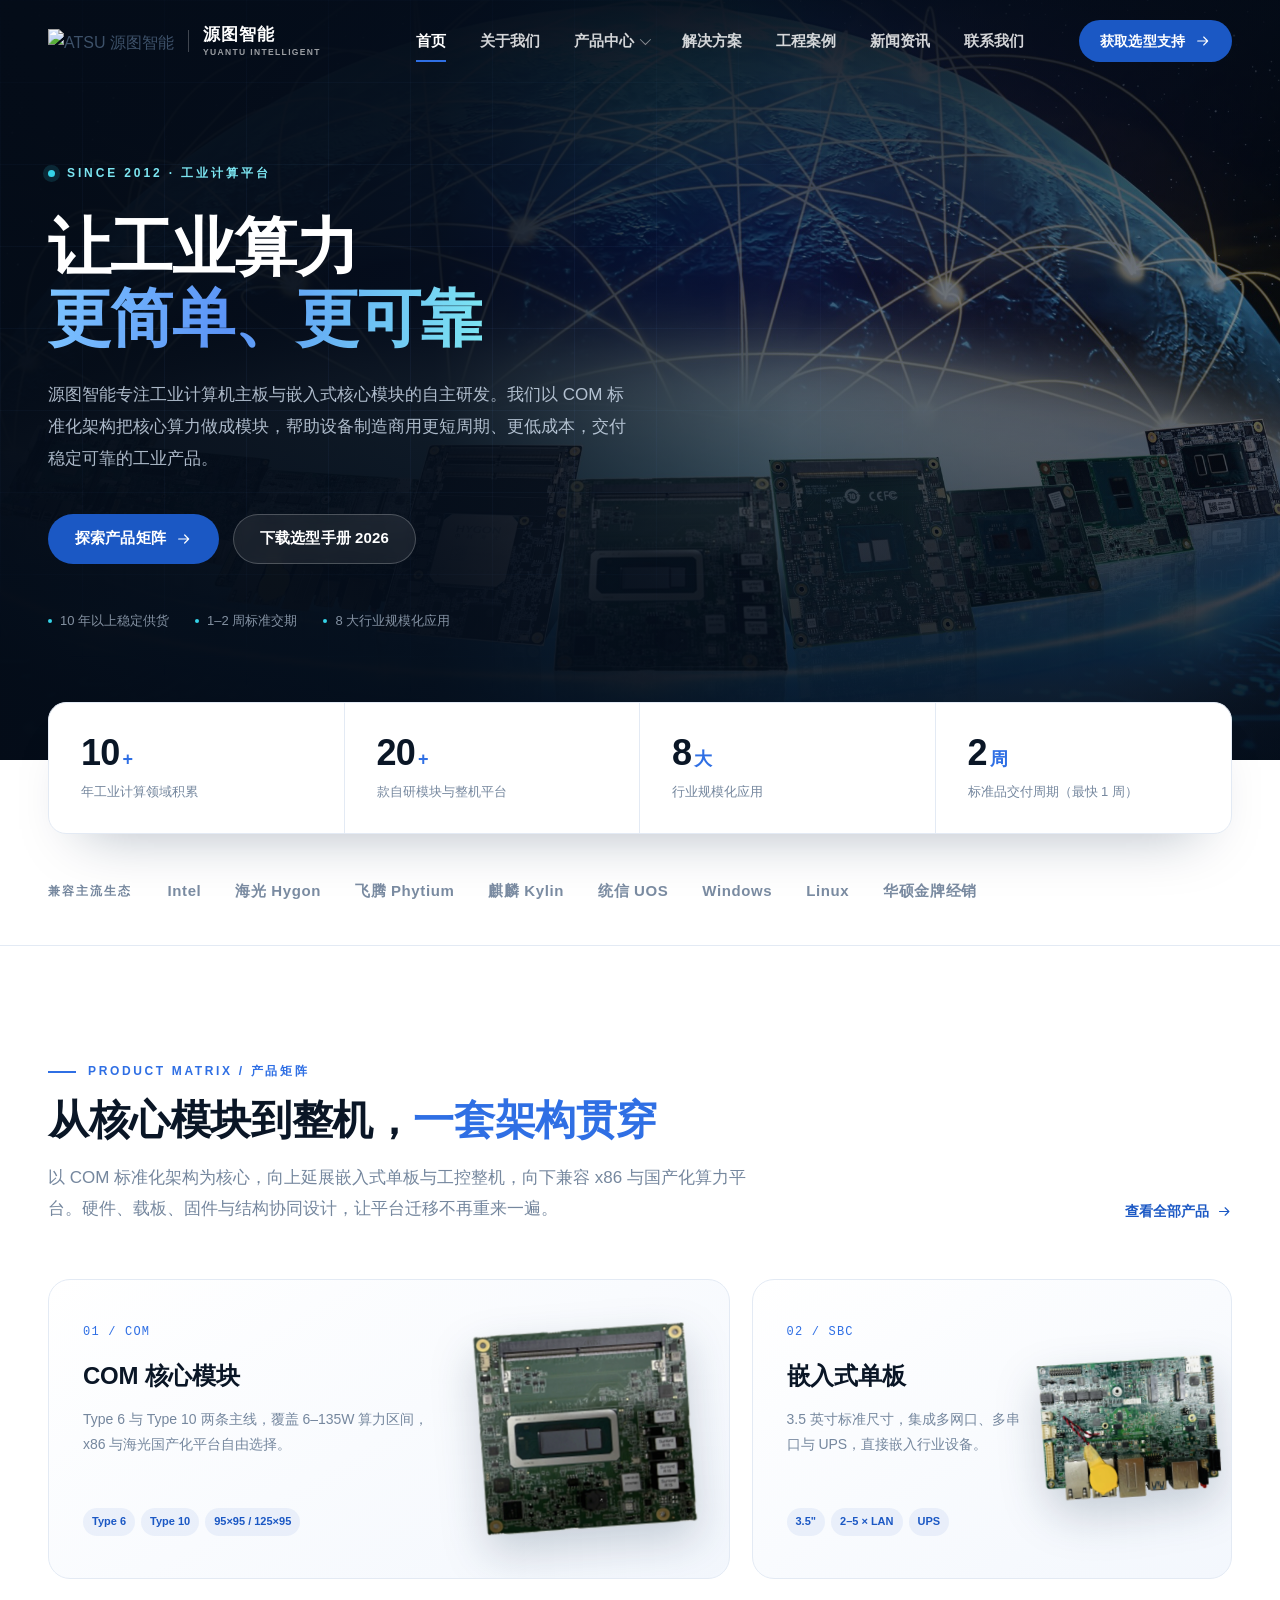
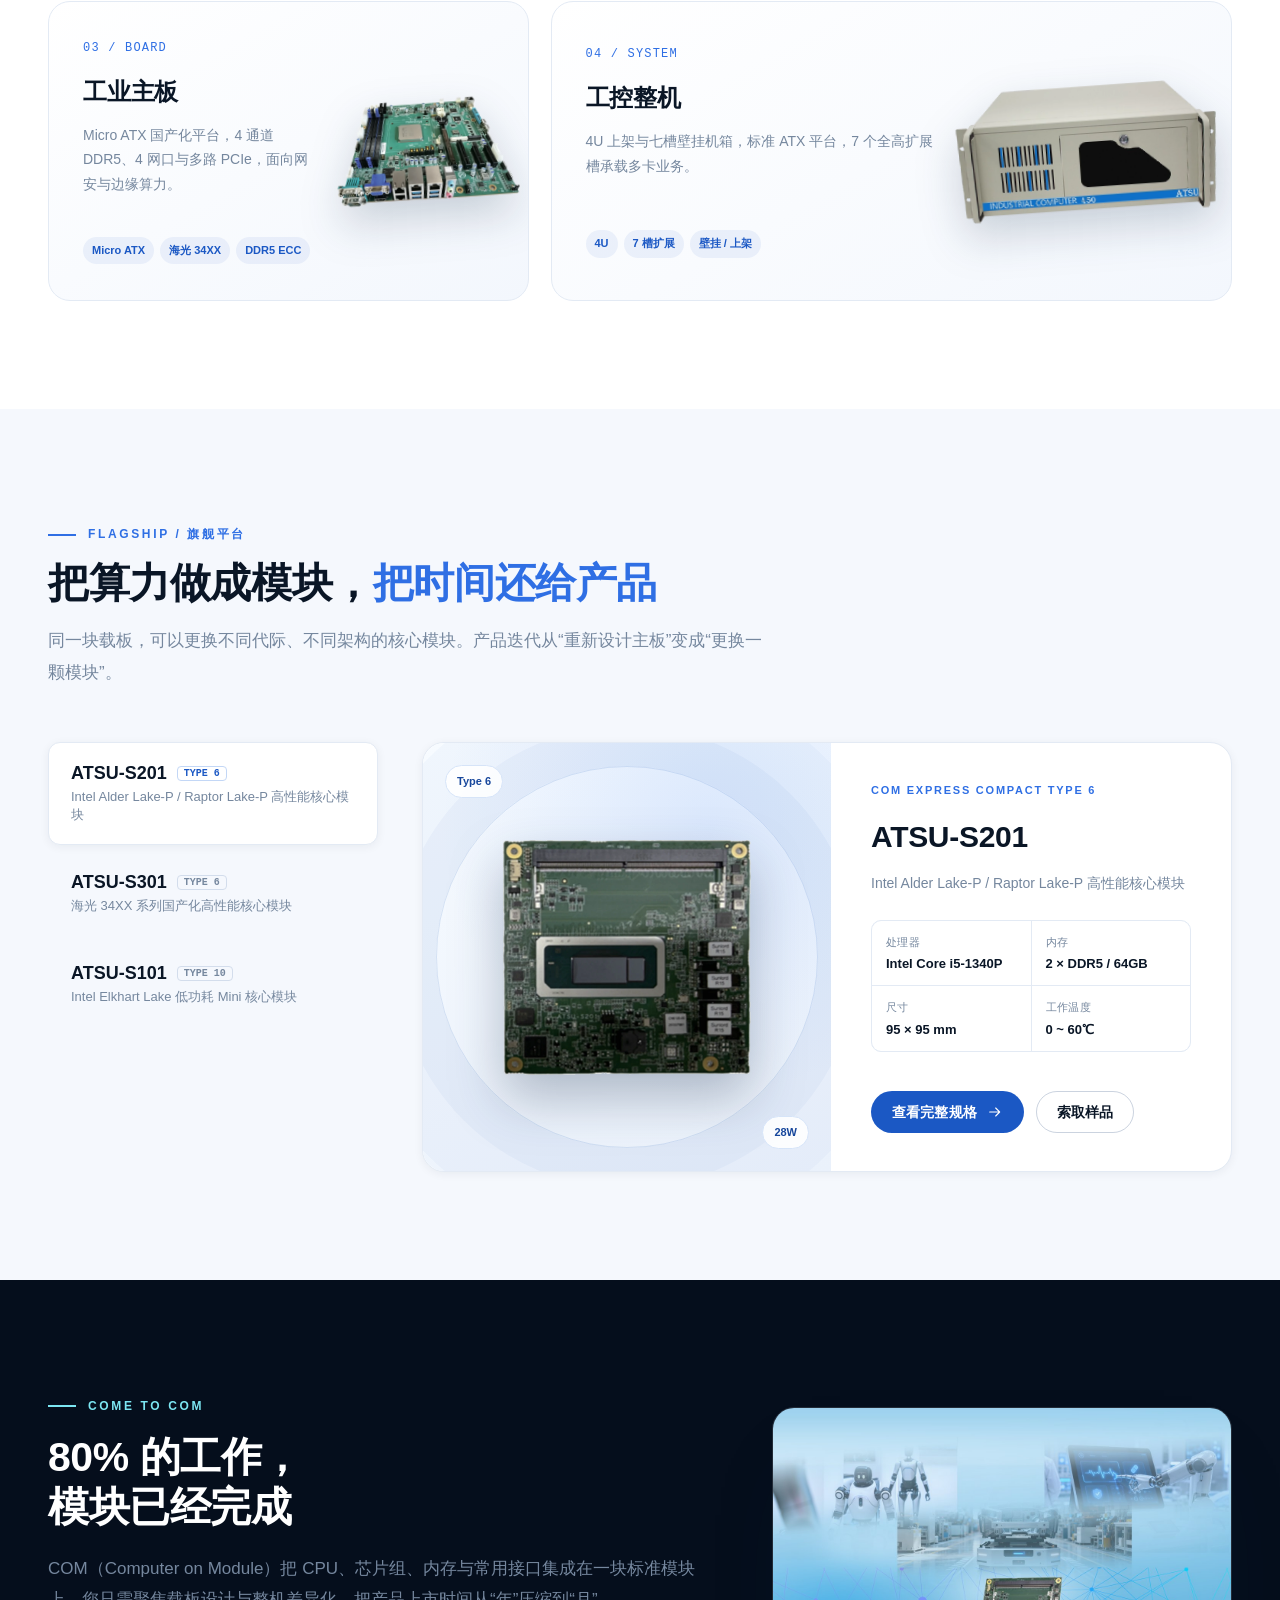
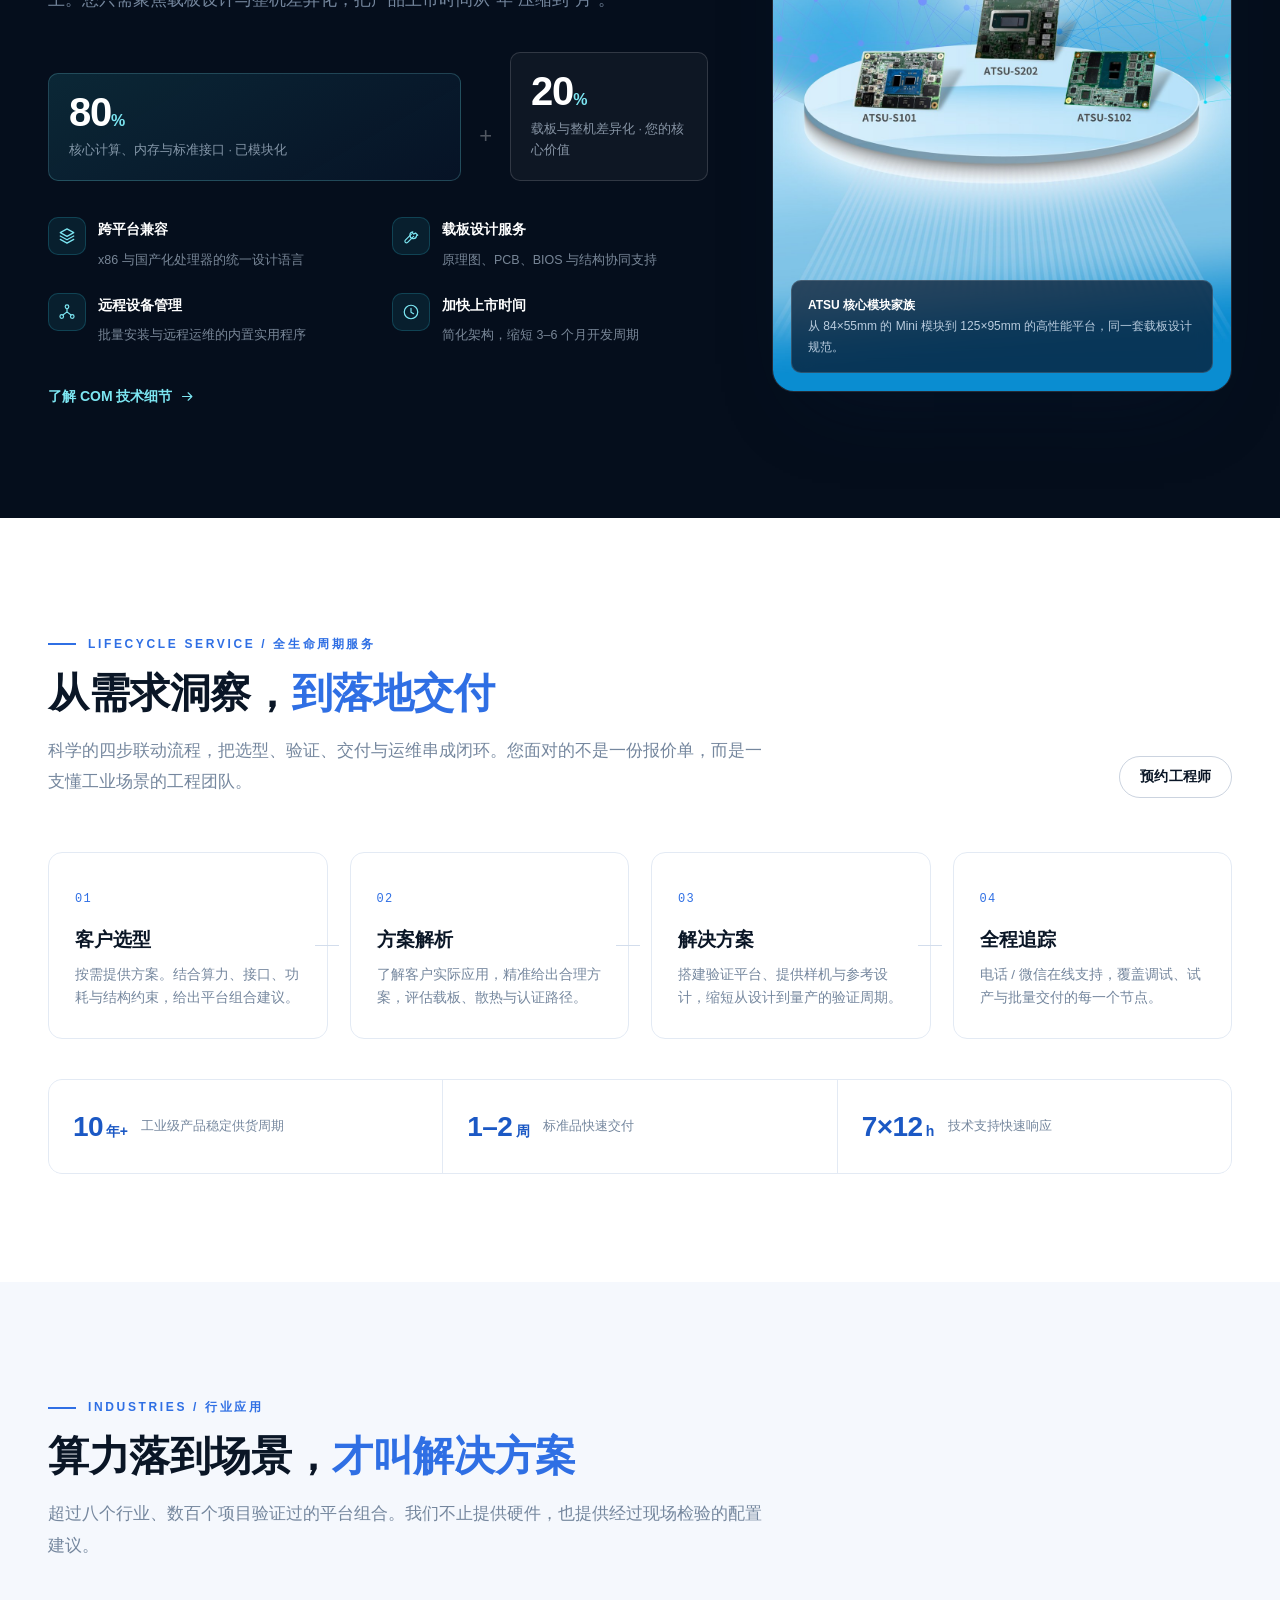
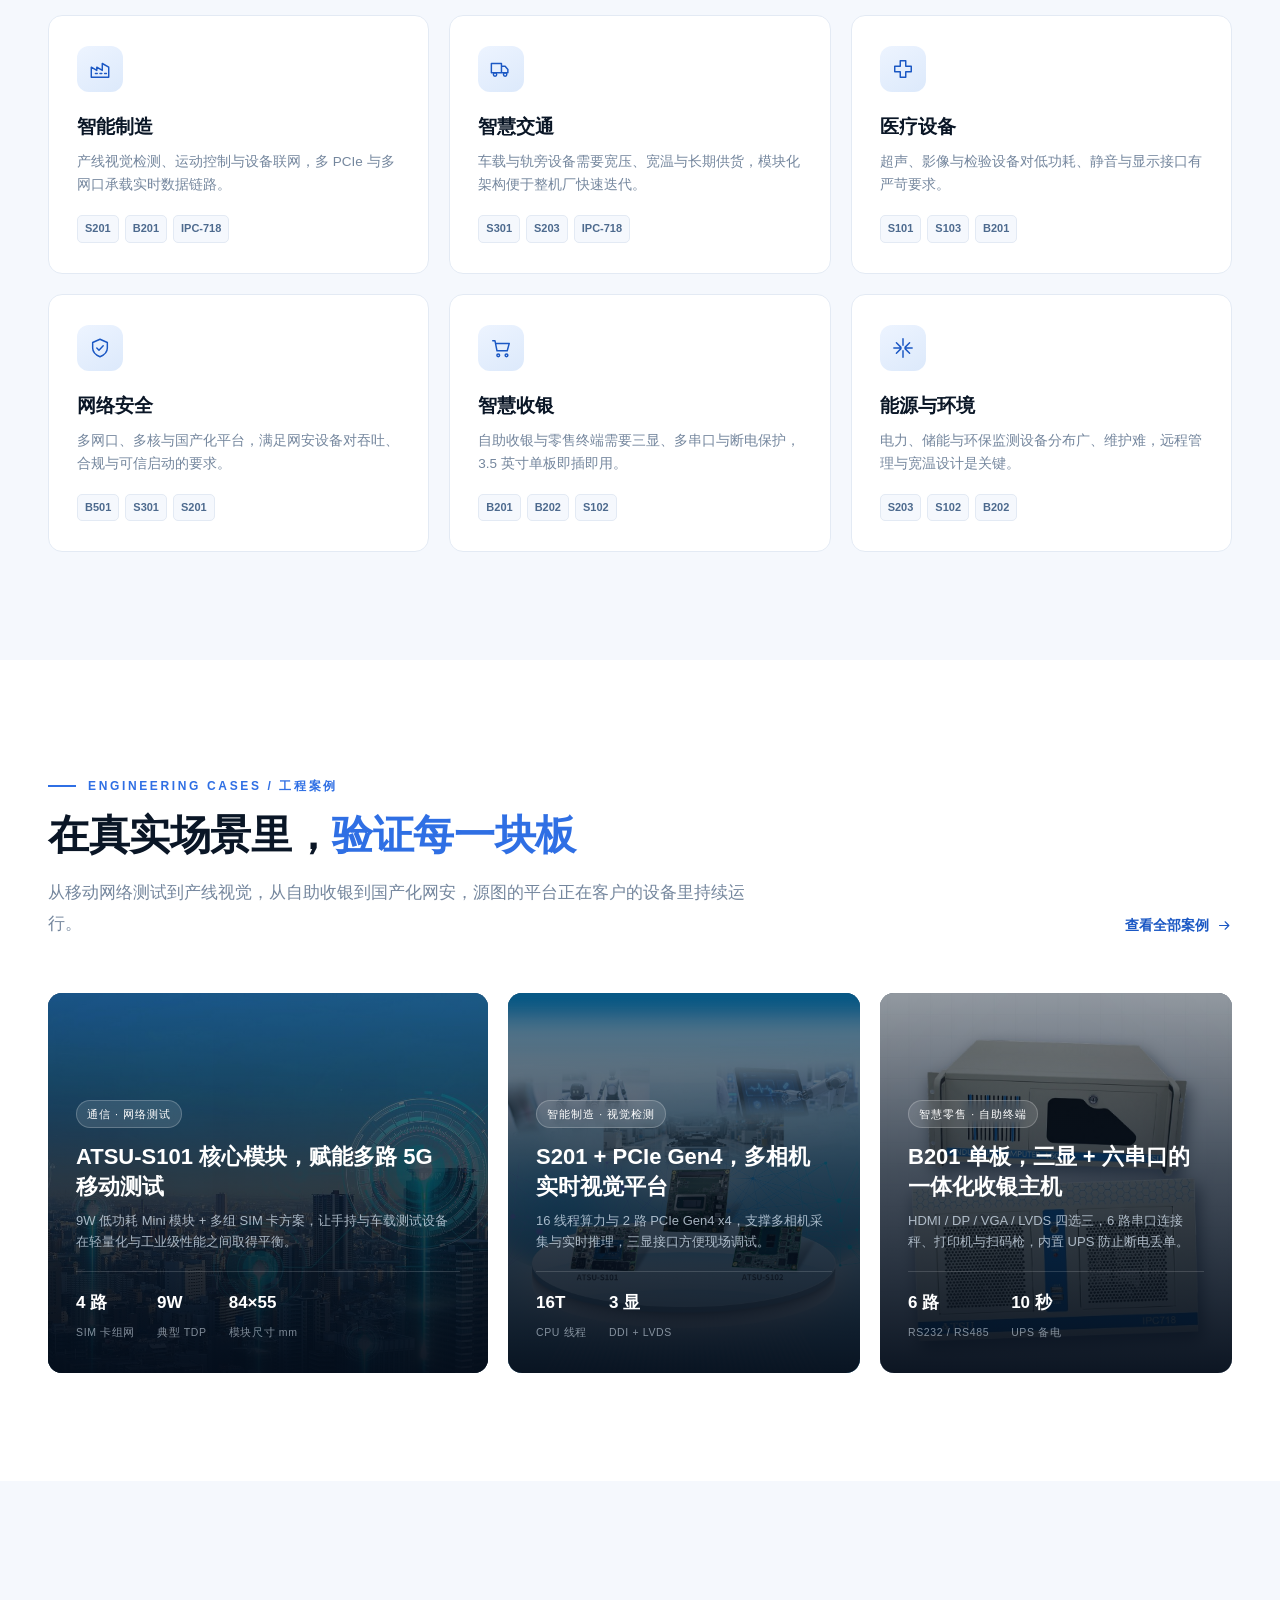
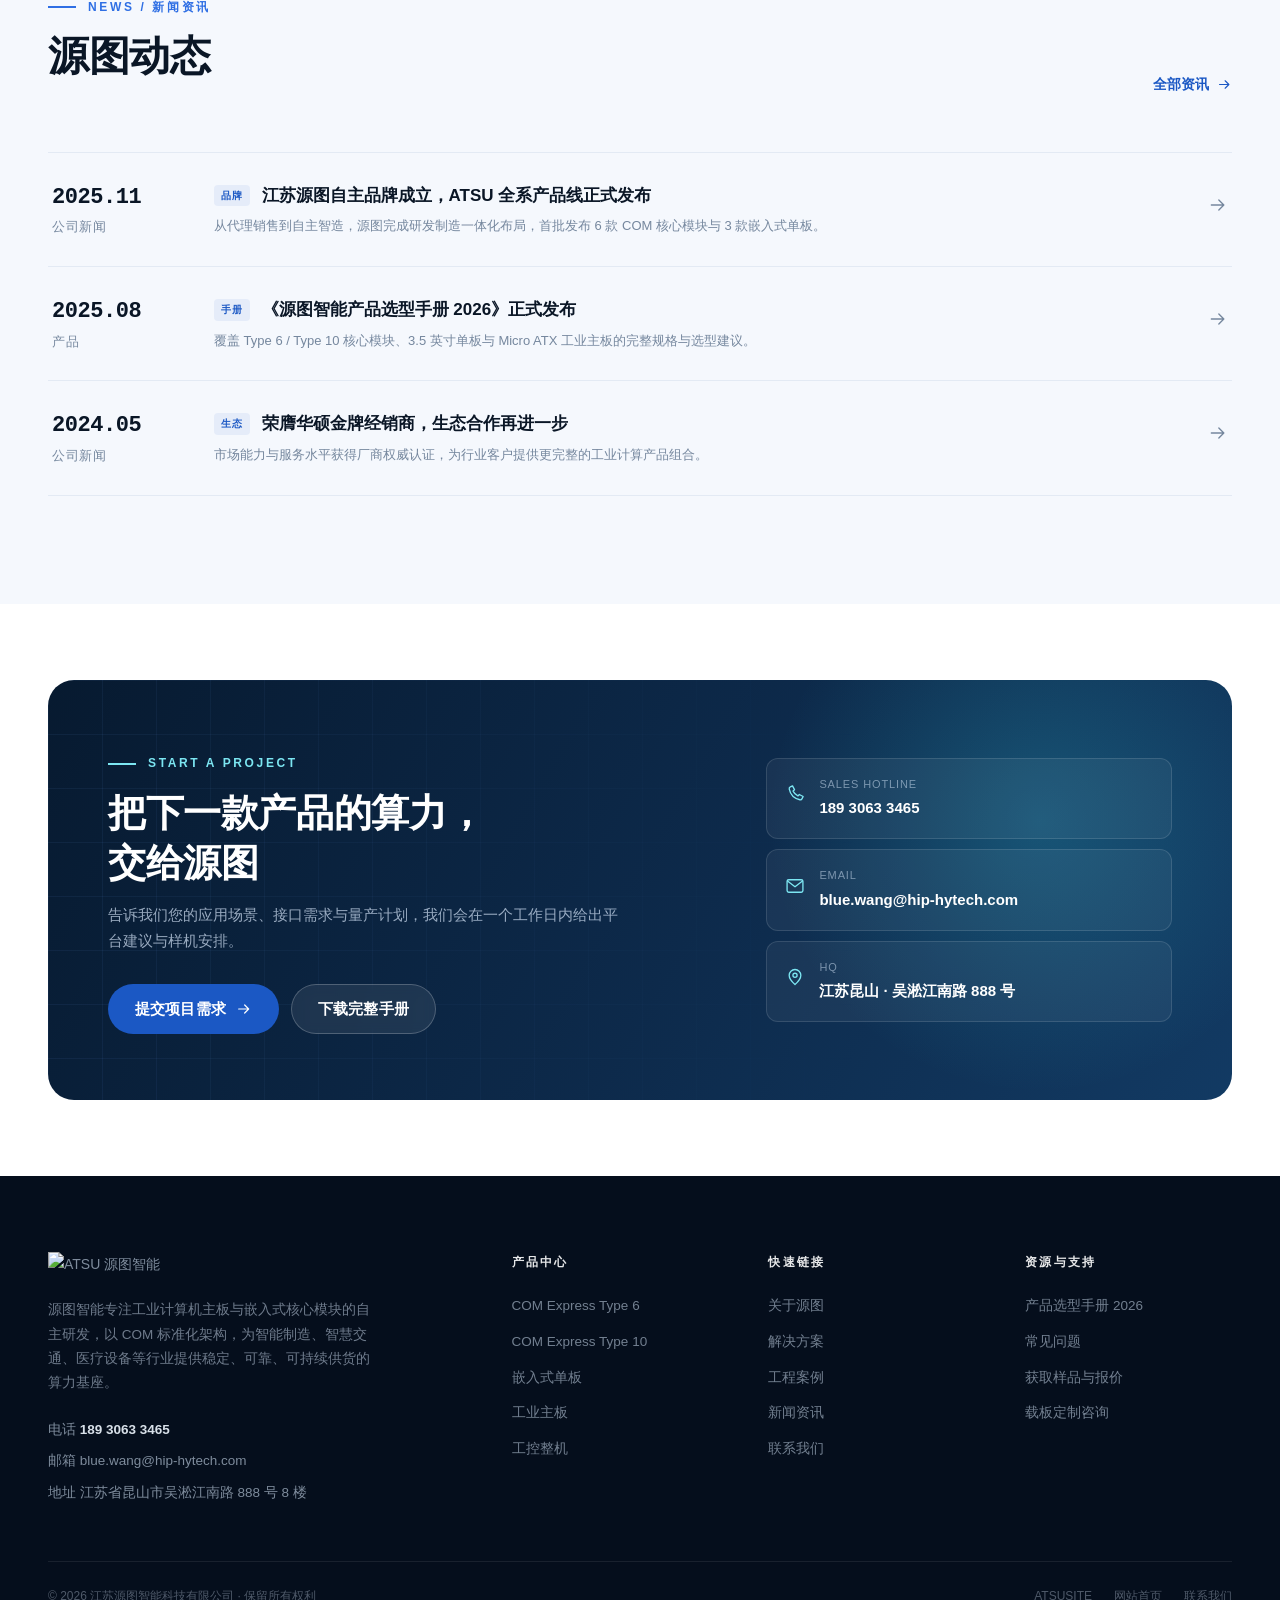
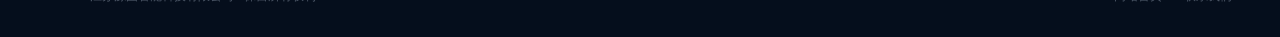
==== commit fcc95a1f: "替换黑底产品拼图：新增产品家族图与整机案例图" ====
--- a/index.html
+++ b/index.html
@@ -1,4 +1,4 @@
-<!DOCTYPE html>
+﻿<!DOCTYPE html>
 <html lang="zh-CN">
 <head>
 <meta charset="UTF-8">
@@ -356,7 +356,7 @@
         </article>
 
         <article class="case reveal" data-delay="2">
-          <img src="assets/img/case-lineup.jpg" alt="ATSU 工控整机产品" loading="lazy">
+          <img src="assets/img/case-retail.jpg" alt="ATSU 工控整机产品" loading="lazy">
           <div class="body">
             <span class="tag">智慧零售 · 自助终端</span>
             <h3>B201 单板，三显 + 六串口的一体化收银主机</h3>
--- a/assets/css/style.css
+++ b/assets/css/style.css
@@ -1,4 +1,4 @@
-﻿/* ==========================================================================
+/* ==========================================================================
    源图智能 ATSU — 工业计算平台
    Design system + layout
    ========================================================================== */
@@ -1467,6 +1467,49 @@
 }
 .story-media .badge b { display: block; font-size: 30px; color: var(--blue-600); line-height: 1.1; }
 .story-media .badge span { font-size: 12px; color: var(--muted); }
+
+/* ecosystem product wall */
+.eco-wall {
+  display: grid;
+  grid-template-columns: 1fr 1fr;
+  gap: 14px;
+}
+.eco-tile {
+  display: flex;
+  flex-direction: column;
+  padding: 18px 18px 15px;
+  border: 1px solid var(--line);
+  border-radius: 16px;
+  background: linear-gradient(160deg, #ffffff 0%, #f1f6fe 100%);
+  box-shadow: var(--shadow-sm);
+  transition: transform 0.3s var(--ease), box-shadow 0.3s, border-color 0.3s;
+}
+.eco-tile:hover {
+  transform: translateY(-4px);
+  box-shadow: var(--shadow);
+  border-color: #c9dbf6;
+}
+.eco-tile img {
+  width: 100%;
+  height: 108px;
+  object-fit: contain;
+  border-radius: 0;
+  box-shadow: none;
+  filter: drop-shadow(0 12px 14px rgba(12, 34, 64, 0.16));
+}
+.eco-tile span {
+  margin-top: 12px;
+  font-size: 14px;
+  font-weight: 700;
+  color: var(--ink);
+  letter-spacing: 0.01em;
+}
+.eco-tile em {
+  font-style: normal;
+  margin-top: 2px;
+  font-size: 11.5px;
+  color: var(--muted);
+}
 .story-copy p { margin-bottom: 16px; font-size: 15px; line-height: 1.95; color: var(--text); }
 .story-copy .quote {
   margin-top: 24px;
